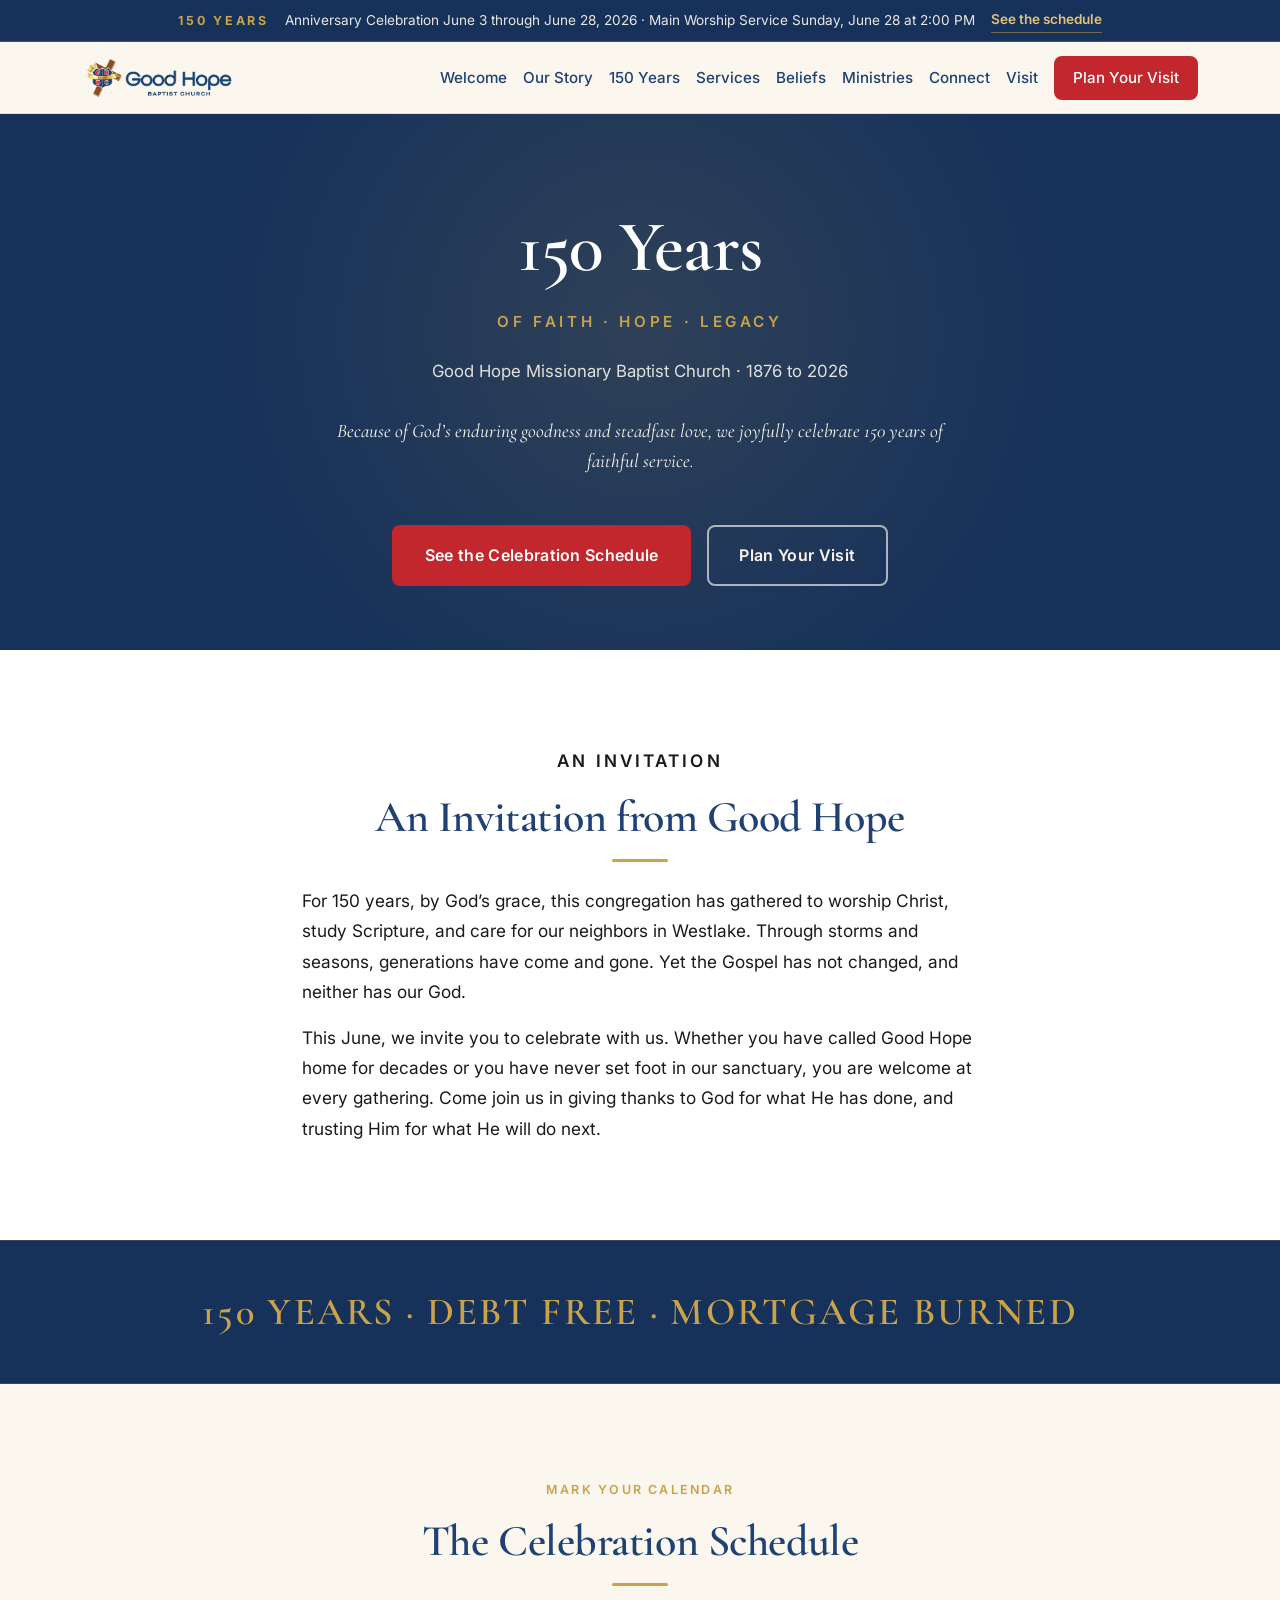
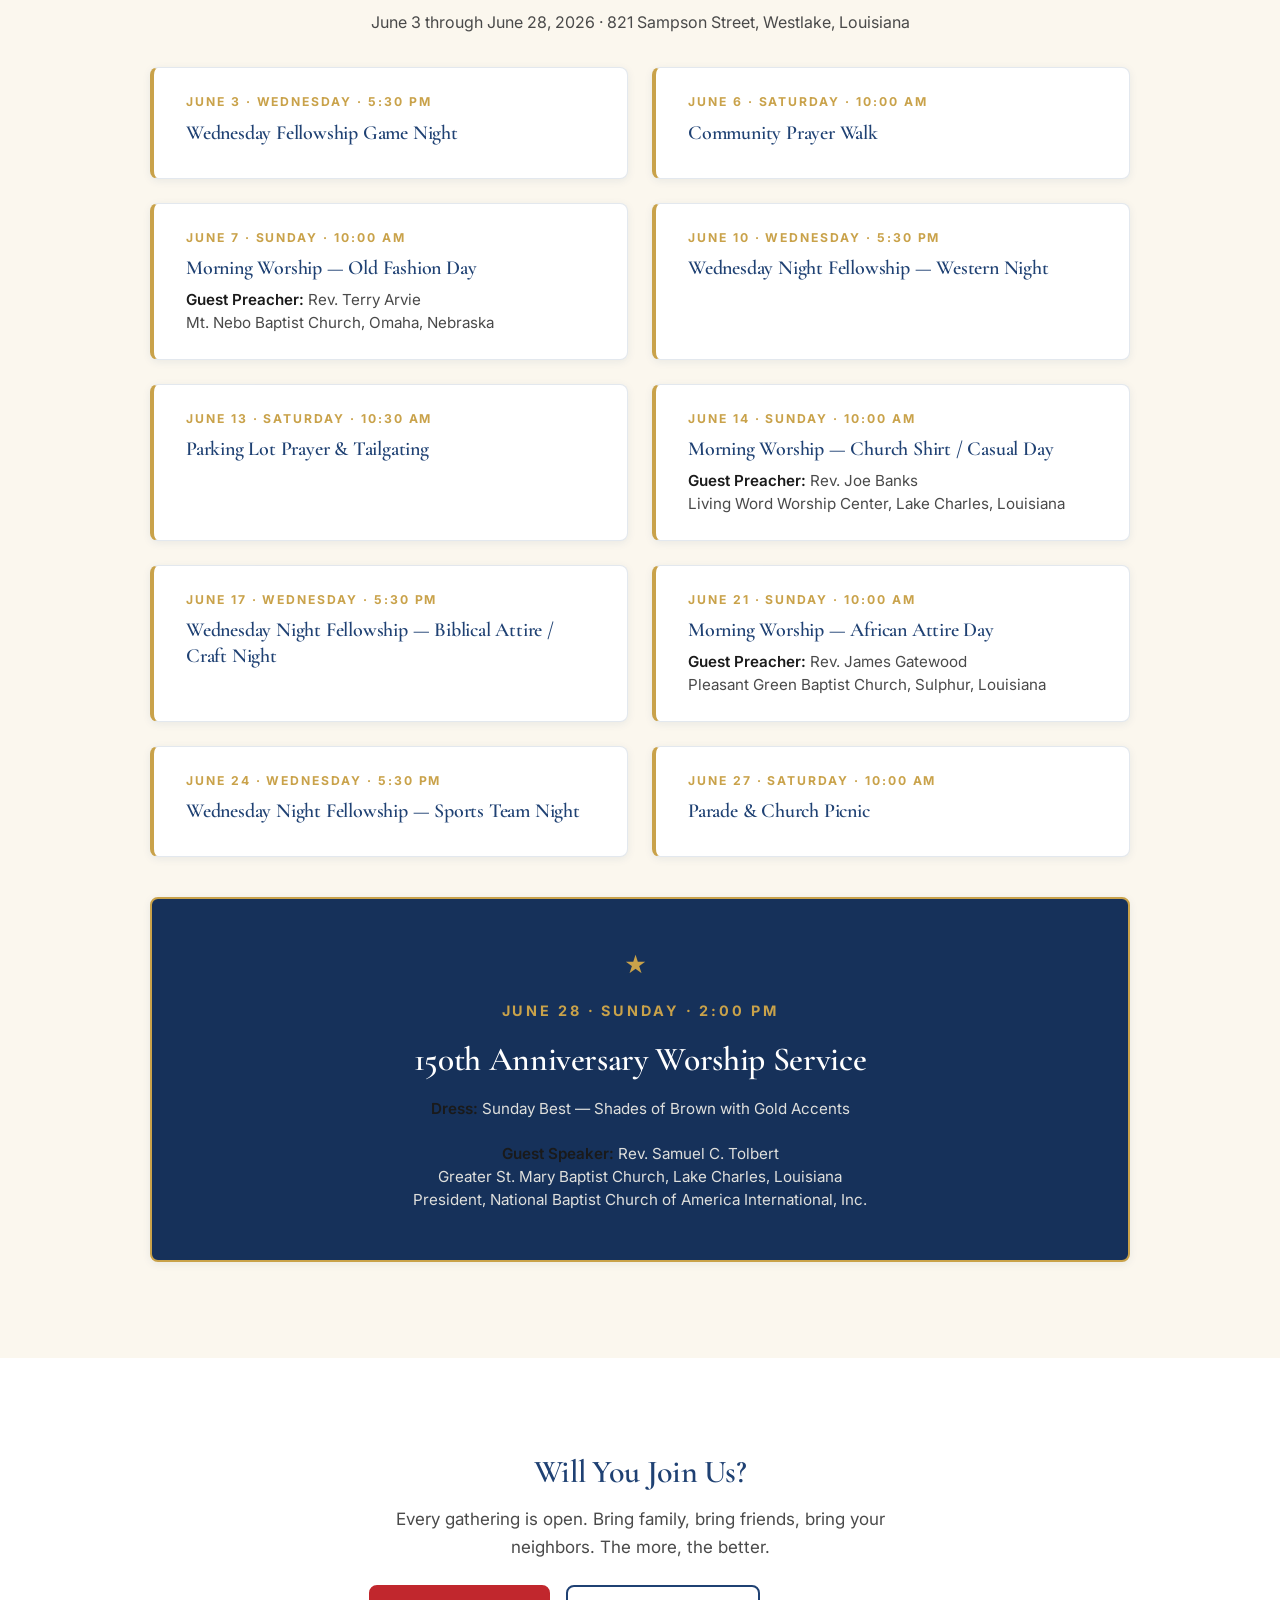
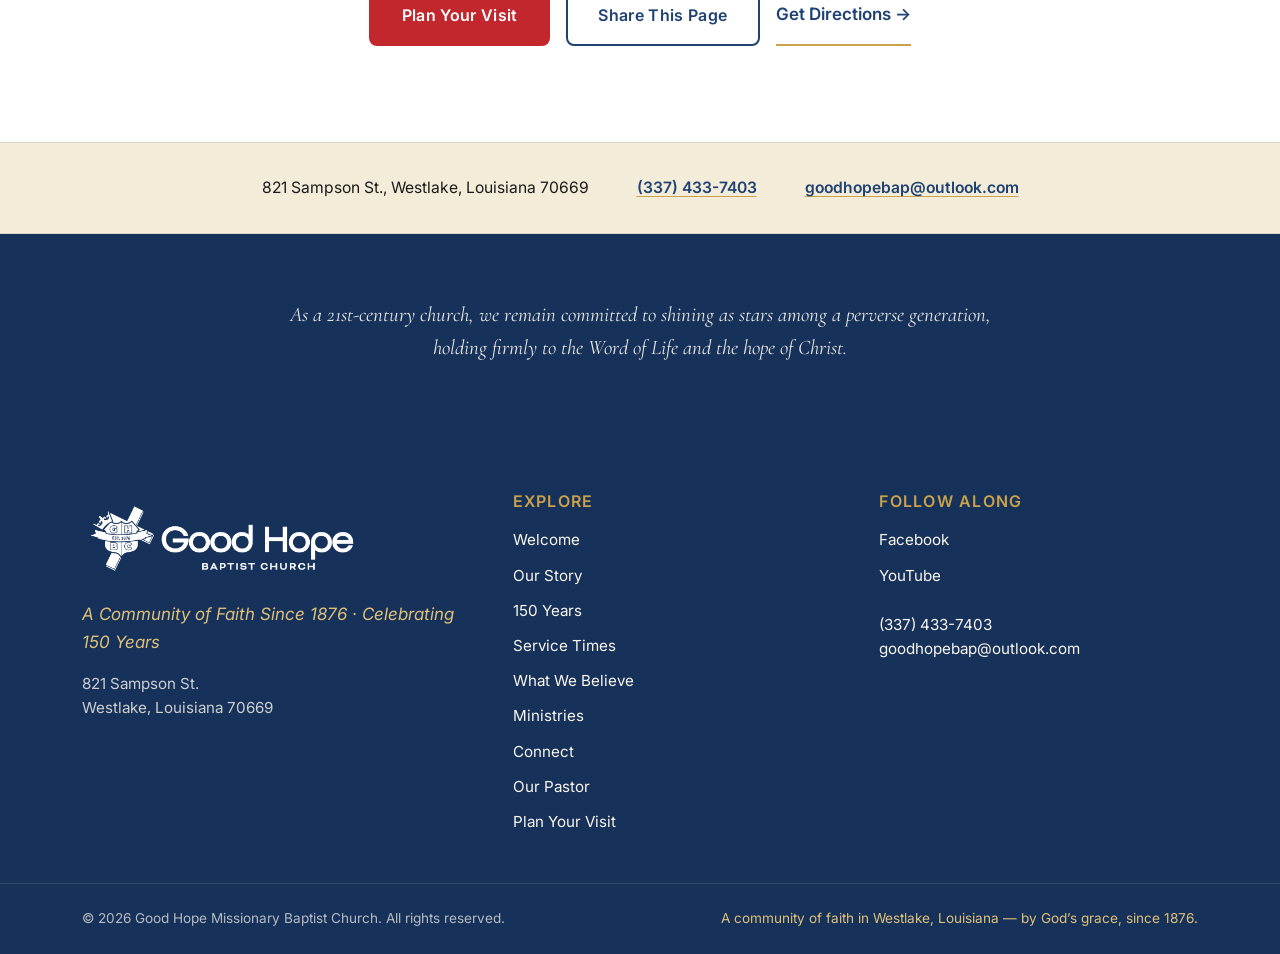
==== 150/index.html @ 405fbeae "v2 update: split-voice copy, /150 and /our-story pages, pill removal, CTAs added - Add /150/index.ht" ====
<!DOCTYPE html>
<html lang="en">
<head>
  <meta charset="UTF-8" />
  <meta name="viewport" content="width=device-width, initial-scale=1.0" />
  <meta name="description" content="Celebrating 150 years of faithful service. Join us June 3-28, 2026 in Westlake, Louisiana for our anniversary celebration." />
  <meta name="theme-color" content="#1F4173" />

  <title>150 Years of God's Faithfulness | Good Hope Missionary Baptist Church</title>

  <link rel="canonical" href="https://ghbcwestlake.netlify.app/150" />

  <!-- Open Graph / Twitter -->
  <!-- TODO (church): generate /og-image-150.png (1200x630) — navy background, gold "150 YEARS", "1876 — 2026" in white, church name + city. Until then we fall back to /og-image.png. -->
  <meta property="og:type" content="website" />
  <meta property="og:locale" content="en_US" />
  <meta property="og:site_name" content="Good Hope Missionary Baptist Church" />
  <meta property="og:title" content="150 Years of God's Faithfulness · Good Hope MBC" />
  <meta property="og:description" content="Join us June 3-28, 2026 in Westlake, Louisiana as we celebrate 150 years of God's faithfulness." />
  <meta property="og:url" content="https://ghbcwestlake.netlify.app/150" />
  <meta property="og:image" content="https://ghbcwestlake.netlify.app/og-image.png" />
  <meta property="og:image:width" content="1200" />
  <meta property="og:image:height" content="630" />
  <meta property="og:image:alt" content="Good Hope Missionary Baptist Church · 150 Years · 1876–2026" />

  <meta name="twitter:card" content="summary_large_image" />
  <meta name="twitter:title" content="150 Years of God's Faithfulness · Good Hope MBC" />
  <meta name="twitter:description" content="Join us June 3-28, 2026 in Westlake, Louisiana as we celebrate 150 years of God's faithfulness." />
  <meta name="twitter:image" content="https://ghbcwestlake.netlify.app/og-image.png" />

  <link rel="icon" type="image/png" href="../Logos/GHPC-secondary-full-color-vertical.png" />
  <link rel="apple-touch-icon" href="../Logos/GHPC-secondary-full-color-vertical.png" />

  <link rel="preconnect" href="https://fonts.googleapis.com" />
  <link rel="preconnect" href="https://fonts.gstatic.com" crossorigin />
  <link href="https://fonts.googleapis.com/css2?family=Cormorant+Garamond:wght@500;600;700&family=Inter:wght@400;500;600;700&display=swap" rel="stylesheet" />

  <link rel="stylesheet" href="../styles.css" />
</head>
<body>

  <!-- Announcement bar -->
  <div class="anniversary-bar" role="region" aria-label="150th anniversary celebration">
    <div class="container anniversary-bar-inner">
      <span class="ab-badge">150 Years</span>
      <span class="ab-text">
        Anniversary Celebration June 3 through June 28, 2026 &middot;
        Main Worship Service Sunday, June 28 at 2:00&nbsp;PM
      </span>
      <a href="#schedule" class="ab-link">See the schedule</a>
    </div>
  </div>

  <!-- Header / nav -->
  <header class="site-header" id="site-header">
    <div class="container header-inner">

      <a href="/" class="logo" aria-label="Good Hope Missionary Baptist Church home">
        <img src="../Logos/GHPC-full-color-horizontal.png" alt="Good Hope Missionary Baptist Church" class="logo-img" />
      </a>

      <button
        class="nav-toggle"
        id="nav-toggle"
        aria-expanded="false"
        aria-controls="primary-nav"
        aria-label="Toggle navigation menu"
      >
        <span class="nav-toggle-bar"></span>
        <span class="nav-toggle-bar"></span>
        <span class="nav-toggle-bar"></span>
      </button>

      <nav class="primary-nav" id="primary-nav" aria-label="Primary">
        <ul>
          <li><a href="/#welcome">Welcome</a></li>
          <li><a href="/our-story/">Our Story</a></li>
          <li><a href="/150/">150 Years</a></li>
          <li><a href="/#services">Services</a></li>
          <li><a href="/#beliefs">Beliefs</a></li>
          <li><a href="/#ministries">Ministries</a></li>
          <li><a href="/#connect">Connect</a></li>
          <li><a href="/#visit">Visit</a></li>
          <li><a href="/#visit" class="nav-cta">Plan Your Visit</a></li>
        </ul>
      </nav>
    </div>
  </header>

  <main>

    <!-- Hero -->
    <section class="page-hero" aria-labelledby="anniv-h1">
      <div class="container page-hero-content">
        <h1 id="anniv-h1" class="page-hero-display">150 Years</h1>
        <p class="page-hero-sub">Of Faith &middot; Hope &middot; Legacy</p>
        <p class="page-hero-context">Good Hope Missionary Baptist Church &middot; 1876 to 2026</p>
        <p class="page-hero-verse">
          Because of God&rsquo;s enduring goodness and steadfast love, we joyfully
          celebrate 150 years of faithful service.
        </p>
        <div class="page-hero-actions">
          <a href="#schedule" class="btn btn-primary btn-lg">See the Celebration Schedule</a>
          <a href="/#visit" class="btn btn-outline-light btn-lg">Plan Your Visit</a>
        </div>
      </div>
    </section>

    <!-- Invitation -->
    <section class="section invitation" aria-labelledby="invitation-h2">
      <div class="container invitation-content">
        <p class="section-eyebrow centered">An Invitation</p>
        <h2 id="invitation-h2" class="section-title centered">An Invitation from Good Hope</h2>
        <p>
          For 150 years, by God&rsquo;s grace, this congregation has gathered to
          worship Christ, study Scripture, and care for our neighbors in Westlake.
          Through storms and seasons, generations have come and gone. Yet the Gospel
          has not changed, and neither has our God.
        </p>
        <p>
          This June, we invite you to celebrate with us. Whether you have called
          Good Hope home for decades or you have never set foot in our sanctuary,
          you are welcome at every gathering. Come join us in giving thanks to God
          for what He has done, and trusting Him for what He will do next.
        </p>
      </div>
    </section>

    <!-- Anniversary banner -->
    <section class="anniv-banner" aria-label="150 years debt free, mortgage burned">
      <div class="container">
        <p class="anniv-banner-text">150 YEARS &middot; DEBT FREE &middot; MORTGAGE BURNED</p>
      </div>
    </section>

    <!-- Full schedule -->
    <section class="section schedule-section" id="schedule" aria-labelledby="schedule-h2">
      <div class="container">
        <p class="section-eyebrow centered">Mark Your Calendar</p>
        <h2 id="schedule-h2" class="section-title centered">The Celebration Schedule</h2>
        <p class="schedule-meta-line">
          June 3 through June 28, 2026 &middot; 821 Sampson Street, Westlake, Louisiana
        </p>

        <div class="schedule-grid">

          <article class="schedule-card">
            <p class="schedule-date">June 3 &middot; Wednesday &middot; 5:30 PM</p>
            <h3 class="schedule-title">Wednesday Fellowship Game Night</h3>
          </article>

          <article class="schedule-card">
            <p class="schedule-date">June 6 &middot; Saturday &middot; 10:00 AM</p>
            <h3 class="schedule-title">Community Prayer Walk</h3>
          </article>

          <article class="schedule-card">
            <p class="schedule-date">June 7 &middot; Sunday &middot; 10:00 AM</p>
            <h3 class="schedule-title">Morning Worship &mdash; Old Fashion Day</h3>
            <p class="schedule-meta">
              <strong>Guest Preacher:</strong> Rev. Terry Arvie<br />
              Mt. Nebo Baptist Church, Omaha, Nebraska
            </p>
          </article>

          <article class="schedule-card">
            <p class="schedule-date">June 10 &middot; Wednesday &middot; 5:30 PM</p>
            <h3 class="schedule-title">Wednesday Night Fellowship &mdash; Western Night</h3>
          </article>

          <article class="schedule-card">
            <p class="schedule-date">June 13 &middot; Saturday &middot; 10:30 AM</p>
            <h3 class="schedule-title">Parking Lot Prayer &amp; Tailgating</h3>
          </article>

          <article class="schedule-card">
            <p class="schedule-date">June 14 &middot; Sunday &middot; 10:00 AM</p>
            <h3 class="schedule-title">Morning Worship &mdash; Church Shirt / Casual Day</h3>
            <p class="schedule-meta">
              <strong>Guest Preacher:</strong> Rev. Joe Banks<br />
              Living Word Worship Center, Lake Charles, Louisiana
            </p>
          </article>

          <article class="schedule-card">
            <p class="schedule-date">June 17 &middot; Wednesday &middot; 5:30 PM</p>
            <h3 class="schedule-title">Wednesday Night Fellowship &mdash; Biblical Attire / Craft Night</h3>
          </article>

          <article class="schedule-card">
            <p class="schedule-date">June 21 &middot; Sunday &middot; 10:00 AM</p>
            <h3 class="schedule-title">Morning Worship &mdash; African Attire Day</h3>
            <p class="schedule-meta">
              <strong>Guest Preacher:</strong> Rev. James Gatewood<br />
              Pleasant Green Baptist Church, Sulphur, Louisiana
            </p>
          </article>

          <article class="schedule-card">
            <p class="schedule-date">June 24 &middot; Wednesday &middot; 5:30 PM</p>
            <h3 class="schedule-title">Wednesday Night Fellowship &mdash; Sports Team Night</h3>
          </article>

          <article class="schedule-card">
            <p class="schedule-date">June 27 &middot; Saturday &middot; 10:00 AM</p>
            <h3 class="schedule-title">Parade &amp; Church Picnic</h3>
          </article>

          <article class="schedule-card schedule-card--featured" aria-labelledby="june28-title">
            <p class="schedule-date">June 28 &middot; Sunday &middot; 2:00 PM</p>
            <h3 id="june28-title" class="schedule-title">150th Anniversary Worship Service</h3>
            <p class="schedule-meta">
              <strong>Dress:</strong> Sunday Best &mdash; Shades of Brown with Gold Accents<br /><br />
              <strong>Guest Speaker:</strong> Rev. Samuel C. Tolbert<br />
              Greater St. Mary Baptist Church, Lake Charles, Louisiana<br />
              President, National Baptist Church of America International, Inc.
            </p>
          </article>

        </div>
      </div>
    </section>

    <!-- Marketing CTA -->
    <section class="section celebrate-cta" aria-labelledby="join-us-h2">
      <div class="container">
        <h2 id="join-us-h2" class="section-cta-heading">Will You Join Us?</h2>
        <p class="section-cta-body">
          Every gathering is open. Bring family, bring friends, bring your neighbors.
          The more, the better.
        </p>
        <div class="celebrate-cta-actions">
          <a href="/#visit" class="btn btn-primary btn-lg">Plan Your Visit</a>
          <a
            href="https://www.facebook.com/sharer/sharer.php?u=https://ghbcwestlake.netlify.app/150"
            target="_blank"
            rel="noopener"
            class="btn btn-outline-navy btn-lg"
          >Share This Page</a>
          <a
            href="https://www.google.com/maps/dir/?api=1&destination=821+Sampson+St,+Westlake,+LA+70669"
            target="_blank"
            rel="noopener"
            class="link-arrow"
          >Get Directions &rarr;</a>
        </div>
      </div>
    </section>

    <!-- Contact band -->
    <section class="contact-band" aria-label="Contact Good Hope">
      <div class="container contact-band-inner">
        <span>821 Sampson St., Westlake, Louisiana 70669</span>
        <a href="tel:+13374337403">(337) 433-7403</a>
        <a href="mailto:goodhopebap@outlook.com?subject=Question%20about%20the%20150th%20Anniversary">goodhopebap@outlook.com</a>
      </div>
    </section>

    <!-- Closing reverent line -->
    <section class="closing-line" aria-label="Closing benediction">
      <div class="container">
        <p>
          As a 21st-century church, we remain committed to shining as stars among a
          perverse generation, holding firmly to the Word of Life and the hope of
          Christ.
        </p>
      </div>
    </section>

  </main>

  <!-- Footer -->
  <footer class="site-footer">
    <div class="container footer-grid">

      <div class="footer-brand">
        <img
          src="../Logos/GHPC-primary-white-horizontal.png"
          alt="Good Hope Missionary Baptist Church"
          class="footer-logo"
        />
        <p class="footer-tag">A Community of Faith Since 1876 &middot; Celebrating 150 Years</p>
        <p class="footer-address">
          821 Sampson St.<br />
          Westlake, Louisiana 70669
        </p>
      </div>

      <nav class="footer-links" aria-label="Footer">
        <h4>Explore</h4>
        <ul>
          <li><a href="/#welcome">Welcome</a></li>
          <li><a href="/our-story/">Our Story</a></li>
          <li><a href="/150/">150 Years</a></li>
          <li><a href="/#services">Service Times</a></li>
          <li><a href="/#beliefs">What We Believe</a></li>
          <li><a href="/#ministries">Ministries</a></li>
          <li><a href="/#connect">Connect</a></li>
          <li><a href="/#pastor">Our Pastor</a></li>
          <li><a href="/#visit">Plan Your Visit</a></li>
        </ul>
      </nav>

      <div class="footer-social">
        <h4>Follow Along</h4>
        <ul class="social-list">
          <li><a href="https://www.facebook.com/GoodHopeBaptistChurch" target="_blank" rel="noopener" aria-label="Good Hope on Facebook">Facebook</a></li>
          <li><a href="https://www.youtube.com/@goodhopebaptistchurch3423" target="_blank" rel="noopener" aria-label="Good Hope on YouTube">YouTube</a></li>
        </ul>
        <p class="footer-contact">
          <a href="tel:+13374337403">(337) 433-7403</a><br />
          <a href="mailto:goodhopebap@outlook.com">goodhopebap@outlook.com</a>
        </p>
      </div>

    </div>

    <div class="footer-bottom">
      <div class="container">
        <p>&copy; <span id="year">2026</span> Good Hope Missionary Baptist Church. All rights reserved.</p>
        <p class="footer-credit">A community of faith in Westlake, Louisiana &mdash; by God&rsquo;s grace, since 1876.</p>
      </div>
    </div>
  </footer>

  <script src="../script.js" defer></script>
</body>
</html>
---- styles.css ----
/* ==========================================================================
   GOOD HOPE BAPTIST CHURCH — STYLES
   Mobile-first. Brand: navy, gold, red, cream.
   Sections in this file mirror the order of sections in index.html.
   ========================================================================== */


/* --------------------------------------------------------------------------
   1. DESIGN TOKENS (CSS custom properties)
   -------------------------------------------------------------------------- */
:root {
  /* Brand palette */
  --navy:       #1F4173;
  --navy-dark:  #16315a;
  --navy-soft:  #2c5390;
  --gold:       #C9A24A;
  --gold-soft:  #e0c179;
  --red:        #C1272D;
  --red-dark:   #9e1f24;
  --cream:      #FBF7EE;
  --cream-deep: #f3ecd9;

  /* Neutrals */
  --ink:       #1a1a1a;
  --ink-soft:  #4a4a4a;
  --line:      rgba(31, 65, 115, 0.12);
  --white:     #ffffff;

  /* Type */
  --font-serif: "Cormorant Garamond", "Iowan Old Style", Georgia, serif;
  --font-sans:  "Inter", -apple-system, BlinkMacSystemFont, "Segoe UI", Roboto, sans-serif;

  /* Spacing scale */
  --space-1: 0.5rem;
  --space-2: 1rem;
  --space-3: 1.5rem;
  --space-4: 2rem;
  --space-5: 3rem;
  --space-6: 4rem;
  --space-7: 6rem;

  /* Layout */
  --container-max: 1180px;
  --header-height: 72px;

  /* Effects */
  --shadow-sm: 0 2px 8px rgba(31, 65, 115, 0.08);
  --shadow-md: 0 8px 24px rgba(31, 65, 115, 0.12);
  --radius-sm: 4px;
  --radius-md: 8px;
  --radius-lg: 12px;

  /* Motion */
  --ease: cubic-bezier(0.4, 0, 0.2, 1);
}


/* --------------------------------------------------------------------------
   2. RESET & BASE
   -------------------------------------------------------------------------- */
*,
*::before,
*::after { box-sizing: border-box; }

html {
  scroll-behavior: smooth;
  scroll-padding-top: var(--header-height);
  -webkit-text-size-adjust: 100%;
}

body {
  margin: 0;
  font-family: var(--font-sans);
  font-size: 17px;
  line-height: 1.6;
  color: var(--ink);
  background-color: var(--cream);
  -webkit-font-smoothing: antialiased;
  -moz-osx-font-smoothing: grayscale;
}

/* Subtle paper-grain texture for cream sections — adds warmth without a heavy image */
.welcome,
.beliefs,
.pastor {
  background-color: var(--cream);
  background-image:
    radial-gradient(at 20% 0%, rgba(201, 162, 74, 0.05) 0%, transparent 40%),
    radial-gradient(at 80% 100%, rgba(31, 65, 115, 0.04) 0%, transparent 40%),
    url("data:image/svg+xml;utf8,<svg xmlns='http://www.w3.org/2000/svg' width='160' height='160' viewBox='0 0 160 160'><filter id='n'><feTurbulence type='fractalNoise' baseFrequency='0.9' numOctaves='2' seed='3'/><feColorMatrix values='0 0 0 0 0.78 0 0 0 0 0.64 0 0 0 0 0.29 0 0 0 0.06 0'/></filter><rect width='100%' height='100%' filter='url(%23n)'/></svg>");
}

img { max-width: 100%; display: block; height: auto; }

a {
  color: var(--navy);
  text-decoration-color: var(--gold);
  text-underline-offset: 3px;
  transition: color 0.2s var(--ease);
}
a:hover { color: var(--red); }

ul, ol { padding: 0; margin: 0; }
li { list-style: none; }

button { font-family: inherit; cursor: pointer; }

:focus-visible {
  outline: 3px solid var(--gold);
  outline-offset: 2px;
  border-radius: 2px;
}

@media (prefers-reduced-motion: reduce) {
  html { scroll-behavior: auto; }
  *, *::before, *::after { transition: none !important; animation: none !important; }
}


/* --------------------------------------------------------------------------
   3. TYPOGRAPHY
   -------------------------------------------------------------------------- */
h1, h2, h3, h4 {
  font-family: var(--font-serif);
  color: var(--navy);
  margin: 0 0 var(--space-2);
  line-height: 1.15;
  font-weight: 600;
  letter-spacing: -0.01em;
}

h1 { font-size: clamp(2.25rem, 6vw, 4rem); }
h2 { font-size: clamp(1.75rem, 4vw, 2.75rem); }
h3 { font-size: clamp(1.25rem, 2.5vw, 1.5rem); }
h4 { font-size: 1rem; font-family: var(--font-sans); text-transform: uppercase; letter-spacing: 0.08em; color: var(--gold); }

p { margin: 0 0 var(--space-2); }
p:last-child { margin-bottom: 0; }

.lede {
  font-size: 1.15rem;
  color: var(--ink);
}

.section-eyebrow {
  font-family: var(--font-sans);
  font-size: 0.78rem;
  font-weight: 600;
  letter-spacing: 0.18em;
  text-transform: uppercase;
  color: var(--gold);
  margin: 0 0 var(--space-2);
}
.section-eyebrow.centered { text-align: center; }

.section-title {
  font-family: var(--font-serif);
  margin-bottom: var(--space-3);
}
.section-title.centered { text-align: center; }

/* Decorative gold underline beneath centered titles */
.section-title.centered::after {
  content: "";
  display: block;
  width: 56px;
  height: 3px;
  background: var(--gold);
  margin: var(--space-2) auto 0;
  border-radius: 2px;
}

.section-intro {
  max-width: 620px;
  margin: 0 auto var(--space-5);
  color: var(--ink-soft);
  font-size: 1.05rem;
}
.section-intro.centered { text-align: center; }

.link-arrow {
  display: inline-block;
  margin-top: var(--space-2);
  font-weight: 600;
  color: var(--navy);
  text-decoration: none;
  border-bottom: 2px solid var(--gold);
  padding-bottom: 2px;
  transition: color 0.2s var(--ease), border-color 0.2s var(--ease);
}
.link-arrow:hover {
  color: var(--red);
  border-bottom-color: var(--red);
}


/* --------------------------------------------------------------------------
   4. LAYOUT HELPERS
   -------------------------------------------------------------------------- */
.container {
  width: 100%;
  max-width: var(--container-max);
  margin: 0 auto;
  padding: 0 var(--space-3);
}

.section {
  padding: var(--space-6) 0;
}

@media (min-width: 768px) {
  .section { padding: var(--space-7) 0; }
  .container { padding: 0 var(--space-4); }
}


/* --------------------------------------------------------------------------
   5. BUTTONS
   -------------------------------------------------------------------------- */
.btn {
  display: inline-block;
  padding: 0.85rem 1.6rem;
  font-family: var(--font-sans);
  font-size: 0.95rem;
  font-weight: 600;
  letter-spacing: 0.02em;
  text-decoration: none;
  text-align: center;
  border-radius: var(--radius-md);
  border: 2px solid transparent;
  transition: transform 0.15s var(--ease), background-color 0.2s var(--ease), color 0.2s var(--ease), border-color 0.2s var(--ease);
}
.btn:hover { transform: translateY(-1px); }

.btn-primary {
  background: var(--red);
  color: var(--white);
  border-color: var(--red);
}
.btn-primary:hover {
  background: var(--red-dark);
  border-color: var(--red-dark);
  color: var(--white);
}

.btn-ghost {
  background: transparent;
  color: var(--white);
  border-color: rgba(255, 255, 255, 0.7);
}
.btn-ghost:hover {
  background: rgba(255, 255, 255, 0.12);
  color: var(--white);
  border-color: var(--white);
}


/* --------------------------------------------------------------------------
   6. SITE HEADER / NAV
   -------------------------------------------------------------------------- */
.site-header {
  position: sticky;
  top: 0;
  z-index: 100;
  background: var(--cream);
  border-bottom: 1px solid var(--line);
  height: var(--header-height);
  transition: box-shadow 0.2s var(--ease), background 0.2s var(--ease);
}
.site-header.scrolled {
  background: rgba(251, 247, 238, 0.96);
  backdrop-filter: saturate(140%) blur(8px);
  box-shadow: var(--shadow-sm);
}

.header-inner {
  display: flex;
  align-items: center;
  justify-content: space-between;
  height: 100%;
}

/* Logo — uses the GHBC full-color horizontal lockup */
.logo {
  display: inline-flex;
  align-items: center;
  text-decoration: none;
}
.logo-img {
  display: block;
  height: 48px;
  width: auto;
}
@media (min-width: 768px) {
  .logo-img { height: 56px; }
}

/* Screen-reader-only utility (used for the hero h1, since the logo image conveys the name) */
.visually-hidden {
  position: absolute;
  width: 1px;
  height: 1px;
  padding: 0;
  margin: -1px;
  overflow: hidden;
  clip: rect(0, 0, 0, 0);
  white-space: nowrap;
  border: 0;
}

/* Mobile nav toggle (hamburger) */
.nav-toggle {
  display: inline-flex;
  flex-direction: column;
  justify-content: center;
  gap: 5px;
  width: 44px;
  height: 44px;
  padding: 10px;
  background: transparent;
  border: 1px solid var(--line);
  border-radius: var(--radius-sm);
}
.nav-toggle-bar {
  display: block;
  width: 22px;
  height: 2px;
  background: var(--navy);
  border-radius: 2px;
  transition: transform 0.25s var(--ease), opacity 0.25s var(--ease);
}
.nav-toggle[aria-expanded="true"] .nav-toggle-bar:nth-child(1) {
  transform: translateY(7px) rotate(45deg);
}
.nav-toggle[aria-expanded="true"] .nav-toggle-bar:nth-child(2) { opacity: 0; }
.nav-toggle[aria-expanded="true"] .nav-toggle-bar:nth-child(3) {
  transform: translateY(-7px) rotate(-45deg);
}

/* Mobile nav: drawer below header */
.primary-nav {
  position: absolute;
  top: var(--header-height);
  left: 0;
  right: 0;
  background: var(--cream);
  border-bottom: 1px solid var(--line);
  box-shadow: var(--shadow-md);
  max-height: 0;
  overflow: hidden;
  transition: max-height 0.3s var(--ease);
}
.primary-nav.open { max-height: 600px; }
.primary-nav ul {
  display: flex;
  flex-direction: column;
  padding: var(--space-2) var(--space-3);
}
.primary-nav a {
  display: block;
  padding: 0.85rem 0;
  font-weight: 500;
  color: var(--navy);
  text-decoration: none;
  border-bottom: 1px solid var(--line);
}
.primary-nav li:last-child a { border-bottom: none; }

.nav-cta {
  display: inline-block !important;
  margin-top: var(--space-2);
  padding: 0.65rem 1.2rem !important;
  background: var(--red);
  color: var(--white) !important;
  border-radius: var(--radius-md);
  text-align: center;
}
.nav-cta:hover { background: var(--red-dark); }

/* Desktop nav: inline. Breakpoint bumped from 960 -> 1080 so the 9-item
   nav has room to breathe; a tighter intermediate range keeps it readable
   between 1080 and 1240 before relaxing into the default at 1240+. */
@media (min-width: 1080px) {
  .nav-toggle { display: none; }
  .primary-nav {
    position: static;
    background: transparent;
    border: none;
    box-shadow: none;
    max-height: none;
    overflow: visible;
  }
  .primary-nav ul {
    flex-direction: row;
    align-items: center;
    gap: 1rem;
    padding: 0;
  }
  .primary-nav a {
    padding: 0.5rem 0;
    border: none;
    font-size: 0.9rem;
    white-space: nowrap;
    position: relative;
  }
  .primary-nav a:not(.nav-cta)::after {
    content: "";
    position: absolute;
    bottom: 0;
    left: 0;
    width: 0;
    height: 2px;
    background: var(--gold);
    transition: width 0.2s var(--ease);
  }
  .primary-nav a:not(.nav-cta):hover::after { width: 100%; }
  .nav-cta { margin-top: 0; padding: 0.55rem 1.05rem !important; font-size: 0.88rem; }
  .nav-cta:hover { color: var(--white) !important; }
  .nav-cta::after { display: none; }
}
@media (min-width: 1240px) {
  .primary-nav ul { gap: var(--space-2); }
  .primary-nav a { font-size: 0.95rem; }
  .nav-cta { padding: 0.6rem 1.2rem !important; font-size: 0.92rem; }
}


/* --------------------------------------------------------------------------
   7. HERO
   -------------------------------------------------------------------------- */
.hero {
  position: relative;
  /* Fill the screen below the announcement bar + header. The bar's height
     varies with how its text wraps, so this is approximate; the clamp keeps
     it sane on very short and very tall screens. */
  min-height: calc(100vh - var(--header-height));
  min-height: clamp(540px, calc(100svh - var(--header-height) - 2.75rem), 920px);
  display: flex;
  align-items: center;
  color: var(--white);
  /* Background image — replace with church photo when ready */
  background-image: url("https://images.unsplash.com/photo-1438232992991-995b7058bbb3?auto=format&fit=crop&w=1800&q=70");
  background-size: cover;
  background-position: center;
  padding: var(--space-6) 0;
  overflow: hidden;
}

.hero-overlay {
  position: absolute;
  inset: 0;
  background: linear-gradient(
    180deg,
    rgba(22, 49, 90, 0.85) 0%,
    rgba(22, 49, 90, 0.65) 60%,
    rgba(22, 49, 90, 0.85) 100%
  );
}

.hero-content {
  position: relative;
  z-index: 1;
  max-width: 760px;
}

.hero-logo {
  display: block;
  width: 100%;
  max-width: 460px;
  height: auto;
  margin: 0 0 var(--space-4);
  filter: drop-shadow(0 6px 18px rgba(0, 0, 0, 0.25));
}

.hero-eyebrow {
  font-size: 0.8rem;
  font-weight: 600;
  letter-spacing: 0.22em;
  text-transform: uppercase;
  color: var(--gold);
  margin: 0 0 var(--space-2);
}

.hero-tagline {
  font-family: var(--font-serif);
  font-style: italic;
  font-size: clamp(1.2rem, 2.5vw, 1.6rem);
  color: var(--cream);
  margin: 0 0 var(--space-4);
  font-weight: 500;
}

.hero-times {
  display: inline-block;
  margin: 0 0 var(--space-4);
  padding: 0.5rem 1rem;
  font-family: var(--font-sans);
  font-size: 0.95rem;
  color: var(--cream);
  background: rgba(0, 0, 0, 0.18);
  border-left: 3px solid var(--gold);
  border-radius: 0 var(--radius-sm) var(--radius-sm) 0;
}

.hero-actions {
  display: flex;
  flex-wrap: wrap;
  gap: var(--space-2);
}


/* --------------------------------------------------------------------------
   8. WELCOME / ABOUT
   -------------------------------------------------------------------------- */
.welcome { background: var(--cream); }

.welcome-grid {
  display: grid;
  grid-template-columns: 1fr;
  gap: var(--space-5);
  align-items: center;
}

.welcome-figure {
  margin: 0;
  border-radius: var(--radius-lg);
  overflow: hidden;
  box-shadow: var(--shadow-md);
}
.welcome-figure img {
  width: 100%;
  aspect-ratio: 4 / 3;
  object-fit: cover;
}
.welcome-figure figcaption {
  padding: var(--space-2) var(--space-3);
  font-size: 0.85rem;
  color: var(--ink-soft);
  background: var(--white);
  font-style: italic;
  text-align: center;
}

@media (min-width: 880px) {
  .welcome-grid {
    grid-template-columns: 1.1fr 1fr;
    gap: var(--space-6);
  }
}


/* --------------------------------------------------------------------------
   8b. HERITAGE BAND
   -------------------------------------------------------------------------- */
.heritage {
  background: var(--navy-dark);
  color: var(--cream);
  padding: var(--space-7) 0;
  text-align: center;
  position: relative;
  overflow: hidden;
}
/* Soft gold spotlight behind the year */
.heritage::before {
  content: "";
  position: absolute;
  inset: 0;
  background: radial-gradient(circle at 50% 35%, rgba(201, 162, 74, 0.10), transparent 55%);
  pointer-events: none;
}

.heritage-content {
  position: relative;
  max-width: 820px;
}

.heritage-eyebrow {
  font-size: 0.78rem;
  font-weight: 600;
  letter-spacing: 0.22em;
  text-transform: uppercase;
  color: var(--gold);
  margin: 0 0 var(--space-2);
}

.heritage-year {
  display: inline-block;
  font-family: var(--font-serif);
  font-size: clamp(5rem, 14vw, 9rem);
  line-height: 1;
  font-weight: 600;
  color: var(--gold);
  letter-spacing: -0.02em;
  margin: 0;
  position: relative;
}
.heritage-year::after {
  content: "";
  display: block;
  width: 60px;
  height: 2px;
  background: var(--gold);
  opacity: 0.55;
  margin: var(--space-2) auto var(--space-3);
}

.heritage-title {
  font-family: var(--font-serif);
  font-size: clamp(1.55rem, 3.3vw, 2.3rem);
  color: var(--white);
  margin: 0 auto var(--space-3);
  font-weight: 500;
  max-width: 720px;
  line-height: 1.25;
}

.heritage-lede {
  font-size: 1.05rem;
  color: rgba(251, 247, 238, 0.82);
  max-width: 640px;
  margin: 0 auto var(--space-3);
  line-height: 1.7;
}

.heritage-stats {
  display: grid;
  grid-template-columns: 1fr;
  gap: var(--space-4);
  padding-top: var(--space-4);
  border-top: 1px solid rgba(201, 162, 74, 0.25);
}
.heritage-stats li {
  display: flex;
  flex-direction: column;
  align-items: center;
  gap: var(--space-1);
}
.heritage-stat-num {
  font-family: var(--font-serif);
  font-size: clamp(2.4rem, 5vw, 3.2rem);
  font-weight: 600;
  color: var(--gold);
  line-height: 1;
}
.heritage-stat-label {
  font-size: 0.82rem;
  letter-spacing: 0.16em;
  text-transform: uppercase;
  color: var(--cream);
  font-weight: 500;
}

@media (min-width: 768px) {
  .heritage-stats { grid-template-columns: repeat(3, 1fr); }
  .heritage-stats li + li {
    border-left: 1px solid rgba(201, 162, 74, 0.2);
  }
}


/* --------------------------------------------------------------------------
   9. SERVICE TIMES
   -------------------------------------------------------------------------- */
.services { background: var(--white); }

.service-cards {
  display: grid;
  grid-template-columns: 1fr;
  gap: var(--space-3);
  margin-top: var(--space-5);
}

.service-card {
  background: var(--cream);
  border: 1px solid var(--line);
  border-top: 4px solid var(--gold);
  border-radius: var(--radius-md);
  padding: var(--space-4);
  text-align: center;
  transition: transform 0.2s var(--ease), box-shadow 0.2s var(--ease), opacity 0.3s var(--ease);
}
.service-card:hover {
  transform: translateY(-3px);
  box-shadow: var(--shadow-md);
}
.service-day {
  font-size: 0.78rem;
  font-weight: 600;
  letter-spacing: 0.18em;
  text-transform: uppercase;
  color: var(--gold);
  margin: 0 0 var(--space-1);
}
.service-card h3 {
  margin: 0 0 var(--space-2);
  font-size: 1.5rem;
}
.service-time {
  font-family: var(--font-serif);
  font-size: 2rem;
  font-weight: 600;
  color: var(--red);
  margin: 0 0 var(--space-2);
}
.service-detail {
  color: var(--ink-soft);
  font-size: 0.95rem;
  margin: 0;
}

.services-note {
  margin-top: var(--space-5);
  text-align: center;
  color: var(--ink-soft);
  font-size: 0.95rem;
}

@media (min-width: 768px) {
  .service-cards {
    grid-template-columns: repeat(3, 1fr);
    gap: var(--space-3);
  }
}


/* --------------------------------------------------------------------------
   10. WHAT WE BELIEVE
   -------------------------------------------------------------------------- */
.beliefs { background: var(--cream); }

.belief-list {
  display: grid;
  grid-template-columns: 1fr;
  gap: var(--space-4);
  max-width: 920px;
  margin: 0 auto;
  padding: 0;
}

.belief-list li {
  position: relative;
  padding: var(--space-3) var(--space-3) var(--space-3) calc(var(--space-6) + var(--space-1));
  background: var(--white);
  border-radius: var(--radius-md);
  box-shadow: var(--shadow-sm);
  border-left: 3px solid var(--gold);
}
.belief-number {
  position: absolute;
  top: var(--space-3);
  left: var(--space-3);
  font-family: var(--font-serif);
  font-size: 1.6rem;
  font-weight: 700;
  color: var(--gold);
  line-height: 1;
}
.belief-list h3 {
  margin: 0 0 var(--space-1);
  font-size: 1.3rem;
}
.belief-list p {
  color: var(--ink-soft);
  margin: 0;
}

@media (min-width: 768px) {
  .belief-list { grid-template-columns: 1fr 1fr; }
  .belief-list li:first-child { grid-column: 1 / -1; }
}


/* --------------------------------------------------------------------------
   11. MINISTRIES
   -------------------------------------------------------------------------- */
.ministries { background: var(--white); }

.ministry-grid {
  display: grid;
  grid-template-columns: 1fr;
  gap: var(--space-3);
}

.ministry-card {
  padding: var(--space-4);
  background: var(--cream);
  border-radius: var(--radius-md);
  border: 1px solid var(--line);
  transition: transform 0.2s var(--ease), box-shadow 0.2s var(--ease), border-color 0.2s var(--ease), opacity 0.3s var(--ease);
}
.ministry-card:hover {
  transform: translateY(-4px);
  box-shadow: var(--shadow-md);
  border-color: var(--gold);
}
.ministry-icon {
  display: grid;
  place-items: center;
  width: 56px;
  height: 56px;
  background: var(--navy);
  color: var(--gold);
  border-radius: 50%;
  margin-bottom: var(--space-3);
  transition: background 0.2s var(--ease), transform 0.2s var(--ease);
}
.ministry-icon svg {
  width: 26px;
  height: 26px;
  display: block;
}
.ministry-card:hover .ministry-icon {
  background: var(--gold);
  color: var(--navy);
  transform: scale(1.05);
}
.ministry-card h3 {
  margin: 0 0 var(--space-1);
  font-size: 1.35rem;
}
.ministry-card p {
  color: var(--ink-soft);
  margin: 0;
  font-size: 0.95rem;
}

@media (min-width: 640px) {
  .ministry-grid { grid-template-columns: repeat(2, 1fr); gap: var(--space-3); }
}
@media (min-width: 960px) {
  .ministry-grid { grid-template-columns: repeat(3, 1fr); }
}


/* --------------------------------------------------------------------------
   12. MEET THE PASTOR
   -------------------------------------------------------------------------- */
.pastor {
  background: var(--cream);
  position: relative;
}

.pastor-grid {
  display: grid;
  grid-template-columns: 1fr;
  gap: var(--space-4);
  align-items: center;
}

.pastor-figure {
  margin: 0;
  border-radius: var(--radius-lg);
  overflow: hidden;
  box-shadow: 0 20px 50px -20px rgba(31, 65, 115, 0.35);
  max-width: 460px;
  justify-self: center;
}
.pastor-figure img {
  width: 100%;
  aspect-ratio: 4 / 5;
  object-fit: cover;
}

.pastor-role {
  font-family: var(--font-sans);
  color: var(--gold);
  font-weight: 600;
  letter-spacing: 0.06em;
  font-size: 0.95rem;
  margin-bottom: var(--space-3);
  text-transform: uppercase;
}

@media (min-width: 880px) {
  .pastor-grid {
    grid-template-columns: 1fr 1.3fr;
    gap: var(--space-6);
  }
}


/* --------------------------------------------------------------------------
   13. VISIT US
   -------------------------------------------------------------------------- */
.visit { background: var(--white); }

.visit-grid {
  display: grid;
  grid-template-columns: 1fr;
  gap: var(--space-4);
  margin-top: var(--space-5);
}

.visit-info h3 {
  font-family: var(--font-sans);
  font-size: 0.85rem;
  font-weight: 700;
  letter-spacing: 0.14em;
  text-transform: uppercase;
  color: var(--gold);
  margin: var(--space-3) 0 var(--space-1);
}
.visit-info h3:first-child { margin-top: 0; }

.visit-info address {
  font-style: normal;
}
.visit-info p { color: var(--ink); }
.visit-info a { font-weight: 500; }

.visit-cta { margin-top: var(--space-4); }

.visit-map {
  border-radius: var(--radius-lg);
  overflow: hidden;
  box-shadow: var(--shadow-md);
  border: 4px solid var(--white);
  outline: 1px solid var(--line);
  min-height: 320px;
}
.visit-map iframe {
  display: block;
  width: 100%;
  height: 100%;
  min-height: 320px;
  border: 0;
}

@media (min-width: 768px) {
  .visit-grid {
    grid-template-columns: 1fr 1.3fr;
    gap: var(--space-5);
  }
  .visit-map { min-height: 440px; }
  .visit-map iframe { min-height: 440px; }
}


/* --------------------------------------------------------------------------
   14. FOOTER
   -------------------------------------------------------------------------- */
.site-footer {
  background: var(--navy-dark);
  color: var(--cream);
  padding-top: var(--space-6);
}

.footer-grid {
  display: grid;
  grid-template-columns: 1fr;
  gap: var(--space-4);
  padding-bottom: var(--space-5);
}

.site-footer h4 {
  color: var(--gold);
  margin: 0 0 var(--space-2);
}

.footer-logo {
  display: block;
  width: 100%;
  max-width: 280px;
  height: auto;
  margin: 0 0 var(--space-2);
}
.footer-tag {
  color: var(--gold-soft);
  font-style: italic;
  margin-bottom: var(--space-2);
}
.footer-address {
  color: rgba(251, 247, 238, 0.8);
  font-size: 0.95rem;
}

.footer-links ul,
.social-list {
  display: flex;
  flex-direction: column;
  gap: var(--space-1);
}
.footer-links a,
.social-list a,
.footer-contact a {
  color: var(--cream);
  text-decoration: none;
  font-size: 0.95rem;
  transition: color 0.2s var(--ease);
}
.footer-links a:hover,
.social-list a:hover,
.footer-contact a:hover {
  color: var(--gold);
}

.footer-contact {
  margin-top: var(--space-3);
  font-size: 0.95rem;
  color: rgba(251, 247, 238, 0.85);
}

.footer-bottom {
  border-top: 1px solid rgba(251, 247, 238, 0.1);
  padding: var(--space-3) 0;
  font-size: 0.85rem;
  color: rgba(251, 247, 238, 0.7);
}
.footer-bottom .container {
  display: flex;
  flex-direction: column;
  gap: var(--space-1);
  text-align: center;
}
.footer-bottom p { margin: 0; }
.footer-credit { color: var(--gold-soft); }

@media (min-width: 768px) {
  .footer-grid {
    grid-template-columns: 1.2fr 1fr 1fr;
    gap: var(--space-5);
  }
  .footer-bottom .container {
    flex-direction: row;
    justify-content: space-between;
    text-align: left;
  }
}


/* --------------------------------------------------------------------------
   15. 150TH ANNIVERSARY — announcement bar, hero badge, section, brand statement
   -------------------------------------------------------------------------- */

/* Announcement bar above the header */
.anniversary-bar {
  background: var(--navy-dark);
  color: var(--cream);
  font-size: 0.85rem;
  border-bottom: 1px solid rgba(201, 162, 74, 0.3);
}
.anniversary-bar-inner {
  display: flex;
  flex-wrap: wrap;
  align-items: center;
  justify-content: center;
  gap: 0.4rem var(--space-2);
  padding-top: 0.55rem;
  padding-bottom: 0.55rem;
  text-align: center;
}
/* De-pilled: was a rounded gold chip; now clean letter-spaced caps. */
.ab-badge {
  font-family: var(--font-sans);
  font-weight: 700;
  letter-spacing: 0.22em;
  color: var(--gold);
  background: transparent;
  padding: 0;
  border-radius: 0;
  font-size: 0.78rem;
  text-transform: uppercase;
}
.ab-text { color: rgba(251, 247, 238, 0.92); }
.ab-link {
  color: var(--gold-soft);
  font-weight: 600;
  text-decoration: none;
  border-bottom: 1px solid rgba(201, 162, 74, 0.5);
  padding-bottom: 1px;
  white-space: nowrap;
}
.ab-link:hover { color: var(--white); border-bottom-color: var(--white); }

/* Hero anniversary badge */
.hero-badge {
  display: inline-flex;
  align-items: center;
  gap: 0.6rem;
  margin: 0 0 var(--space-3);
  padding: 0.4rem 0.9rem 0.4rem 0.4rem;
  font-family: var(--font-sans);
  font-size: 0.82rem;
  font-weight: 600;
  letter-spacing: 0.04em;
  text-transform: uppercase;
  color: var(--cream);
  background: rgba(201, 162, 74, 0.16);
  border: 1px solid rgba(201, 162, 74, 0.55);
  border-radius: 999px;
}
.hero-badge-mark {
  display: grid;
  place-items: center;
  min-width: 2rem;
  height: 2rem;
  padding: 0 0.3rem;
  background: var(--gold);
  color: var(--navy-dark);
  border-radius: 999px;
  font-family: var(--font-serif);
  font-weight: 700;
  font-size: 0.95rem;
  letter-spacing: 0;
}

/* "Debt Free. Mortgage Burned. 150 Years." brand statement */
.brand-statement {
  font-family: var(--font-serif);
  font-weight: 700;
  font-size: clamp(1.4rem, 3.4vw, 2.1rem);
  letter-spacing: 0.01em;
  color: var(--gold);
  text-align: center;
  margin: var(--space-5) auto var(--space-5);
  line-height: 1.3;
}
.heritage .brand-statement { margin-bottom: var(--space-6); }
.brand-statement--light {
  color: var(--navy);
  margin: var(--space-2) auto 0;
  font-size: clamp(1.2rem, 3vw, 1.7rem);
}

/* Anniversary section + card */
.anniversary { background: var(--cream); }
.anniversary-card {
  max-width: 720px;
  margin: 0 auto;
  background: var(--white);
  border: 1px solid var(--line);
  border-top: 5px solid var(--gold);
  border-radius: var(--radius-lg);
  box-shadow: var(--shadow-md);
  padding: var(--space-5) var(--space-4);
  text-align: center;
}
.anniversary-kicker {
  font-size: 0.78rem;
  font-weight: 600;
  letter-spacing: 0.18em;
  text-transform: uppercase;
  color: var(--gold);
  margin: 0 0 var(--space-1);
}
.anniversary-dates {
  font-family: var(--font-serif);
  font-size: clamp(1.6rem, 4vw, 2.4rem);
  font-weight: 600;
  color: var(--navy);
  margin: 0 0 var(--space-2);
  line-height: 1.2;
}
.anniversary-detail {
  color: var(--ink-soft);
  max-width: 480px;
  margin: 0 auto var(--space-4);
}
.anniversary-main {
  display: inline-flex;
  flex-direction: column;
  gap: 0.2rem;
  padding: var(--space-2) var(--space-4);
  margin-bottom: var(--space-4);
  background: var(--navy-dark);
  color: var(--cream);
  border-radius: var(--radius-md);
}
.anniversary-main-label {
  font-size: 0.72rem;
  font-weight: 600;
  letter-spacing: 0.18em;
  text-transform: uppercase;
  color: var(--gold-soft);
}
.anniversary-main-when {
  font-family: var(--font-serif);
  font-size: 1.3rem;
  font-weight: 600;
}


/* --------------------------------------------------------------------------
   16. SERVICE CARD — anniversary accent variant
   -------------------------------------------------------------------------- */
.service-card--accent {
  background: var(--navy-dark);
  border-color: var(--navy-dark);
  border-top-color: var(--gold);
}
.service-card--accent h3,
.service-card--accent .service-time { color: var(--cream); }
.service-card--accent .service-day { color: var(--gold-soft); }
.service-card--accent .service-detail { color: rgba(251, 247, 238, 0.78); }
.service-card--accent .service-time { color: var(--gold); }


/* --------------------------------------------------------------------------
   17. SHEPHERDS — past pastors honor band
   -------------------------------------------------------------------------- */
.shepherds {
  background: var(--navy-dark);
  color: var(--cream);
  text-align: center;
}
.shepherds-content { max-width: 760px; }
.shepherds-title { color: var(--white); }
.shepherds-title.centered::after { background: var(--gold); }
.shepherds-intro { color: rgba(251, 247, 238, 0.82); }

.shepherd-list {
  display: flex;
  flex-wrap: wrap;
  justify-content: center;
  gap: var(--space-1) var(--space-3);
  max-width: 640px;
  margin: 0 auto var(--space-4);
}
.shepherd-list li {
  font-family: var(--font-serif);
  font-size: 1.2rem;
  color: var(--gold-soft);
  position: relative;
  padding-right: var(--space-3);
}
.shepherd-list li::after {
  content: "\00B7";
  position: absolute;
  right: calc(var(--space-3) / -2 - 2px);
  color: rgba(201, 162, 74, 0.5);
}
.shepherd-list li:last-child { padding-right: 0; }
.shepherd-list li:last-child::after { content: none; }

.shepherd-highlight {
  max-width: 600px;
  margin: 0 auto;
  padding-top: var(--space-3);
  border-top: 1px solid rgba(201, 162, 74, 0.25);
  color: rgba(251, 247, 238, 0.9);
  font-size: 1rem;
}


/* --------------------------------------------------------------------------
   18. INTERACTIONS — active nav link, reveal-on-scroll, back-to-top
   -------------------------------------------------------------------------- */

/* Active section in the nav (set by script.js scroll-spy) */
.primary-nav a[aria-current="true"]:not(.nav-cta) {
  color: var(--navy);
  font-weight: 600;
}
@media (min-width: 1080px) {
  .primary-nav a[aria-current="true"]:not(.nav-cta)::after { width: 100%; }
}

/* Reveal-on-scroll — the .reveal class is only added by script.js, and only
   when the visitor hasn't asked for reduced motion, so this stays inert
   otherwise (no JS / reduced motion = content simply shows). */
@media (prefers-reduced-motion: no-preference) {
  .reveal {
    opacity: 0;
    transform: translateY(24px);
    transition:
      opacity 0.7s var(--ease) var(--reveal-delay, 0ms),
      transform 0.7s var(--ease) var(--reveal-delay, 0ms);
  }
  .reveal.is-visible {
    opacity: 1;
    transform: none;
  }
}

/* Back-to-top button (injected by script.js) */
.to-top {
  position: fixed;
  right: clamp(1rem, 3vw, 2rem);
  bottom: clamp(1rem, 3vw, 2rem);
  z-index: 90;
  display: grid;
  place-items: center;
  width: 46px;
  height: 46px;
  border: 1px solid rgba(201, 162, 74, 0.5);
  border-radius: 50%;
  background: var(--navy-dark);
  color: var(--gold);
  box-shadow: var(--shadow-md);
  opacity: 0;
  transform: translateY(12px) scale(0.92);
  pointer-events: none;
  transition:
    opacity 0.25s var(--ease),
    transform 0.25s var(--ease),
    background 0.2s var(--ease),
    color 0.2s var(--ease);
}
.to-top.is-visible {
  opacity: 1;
  transform: none;
  pointer-events: auto;
}
.to-top:hover {
  background: var(--gold);
  color: var(--navy-dark);
}
.to-top svg {
  width: 20px;
  height: 20px;
  display: block;
}


/* --------------------------------------------------------------------------
   19. HERO — scroll cue + "times tentative" tag
   -------------------------------------------------------------------------- */
.hero-times-flag {
  white-space: nowrap;
  font-style: italic;
  opacity: 0.85;
}

.hero-scroll {
  position: absolute;
  left: 50%;
  bottom: var(--space-3);
  transform: translateX(-50%);
  display: grid;
  place-items: center;
  width: 40px;
  height: 40px;
  color: rgba(251, 247, 238, 0.8);
  border: 1px solid rgba(251, 247, 238, 0.3);
  border-radius: 50%;
  text-decoration: none;
  transition: color 0.2s var(--ease), border-color 0.2s var(--ease), background 0.2s var(--ease);
}
.hero-scroll:hover {
  color: var(--white);
  border-color: var(--white);
  background: rgba(255, 255, 255, 0.1);
}
.hero-scroll svg {
  width: 20px;
  height: 20px;
  animation: hero-bob 1.8s var(--ease) infinite;
}
@keyframes hero-bob {
  0%, 100% { transform: translateY(-2px); }
  50%      { transform: translateY(3px); }
}
/* On very short screens (landscape phones) the hero is content-packed — hide the cue */
@media (max-height: 600px) {
  .hero-scroll { display: none; }
}


/* --------------------------------------------------------------------------
   20. 150TH ANNIVERSARY TIMELINE
   -------------------------------------------------------------------------- */
.timeline {
  position: relative;
  max-width: 700px;
  margin: var(--space-5) auto 0;
  padding-left: 2.25rem;
}
/* The vertical line */
.timeline::before {
  content: "";
  position: absolute;
  left: 7px;
  top: 4px;
  bottom: 4px;
  width: 2px;
  background: linear-gradient(var(--gold), rgba(201, 162, 74, 0.25));
}
.timeline-item {
  position: relative;
  padding-bottom: var(--space-4);
}
.timeline-item:last-child { padding-bottom: 0; }
/* The dot on the line */
.timeline-item::before {
  content: "";
  position: absolute;
  left: -2.25rem;
  top: 4px;
  width: 16px;
  height: 16px;
  border-radius: 50%;
  background: var(--cream);
  border: 3px solid var(--gold);
}
.timeline-date {
  display: inline-block;
  font-size: 0.78rem;
  font-weight: 600;
  letter-spacing: 0.12em;
  text-transform: uppercase;
  color: var(--gold);
  margin-bottom: 0.2rem;
}
.timeline-title {
  font-size: 1.3rem;
  margin: 0 0 0.3rem;
}
.timeline-detail {
  color: var(--ink-soft);
  font-size: 0.97rem;
  margin: 0;
}
/* The main June 28 service — make it pop */
.timeline-item--highlight::before {
  background: var(--gold);
  box-shadow: 0 0 0 5px rgba(201, 162, 74, 0.22);
}
.timeline-item--highlight .timeline-date {
  background: var(--gold);
  color: var(--navy-dark);
  padding: 0.15rem 0.6rem;
  border-radius: 999px;
}
.timeline-item--highlight .timeline-title {
  font-size: 1.55rem;
}


/* --------------------------------------------------------------------------
   21. SERVICE CARD — "tentative" flag + ministries CTA
   -------------------------------------------------------------------------- */
.service-flag {
  display: inline-block;
  margin: 0 0 var(--space-2);
  padding: 0.12rem 0.6rem;
  font-size: 0.68rem;
  font-weight: 600;
  letter-spacing: 0.12em;
  text-transform: uppercase;
  color: var(--ink-soft);
  background: rgba(31, 65, 115, 0.07);
  border: 1px solid var(--line);
  border-radius: 999px;
}

.ministries-cta {
  margin-top: var(--space-5);
  text-align: center;
  color: var(--ink-soft);
  font-size: 1.02rem;
}
.ministries-cta a {
  font-weight: 600;
  white-space: nowrap;
}


/* --------------------------------------------------------------------------
   22. CONNECT — members & regulars hub
   -------------------------------------------------------------------------- */
.connect { background: var(--cream-deep); }

.connect-grid {
  display: grid;
  grid-template-columns: 1fr;
  gap: var(--space-3);
  margin-top: var(--space-5);
}

.connect-card {
  display: flex;
  flex-direction: column;
  padding: var(--space-4);
  background: var(--white);
  border: 1px solid var(--line);
  border-radius: var(--radius-md);
  box-shadow: var(--shadow-sm);
  transition: transform 0.2s var(--ease), box-shadow 0.2s var(--ease), border-color 0.2s var(--ease), opacity 0.3s var(--ease);
}
.connect-card:hover {
  transform: translateY(-4px);
  box-shadow: var(--shadow-md);
  border-color: var(--gold);
}
.connect-icon {
  display: grid;
  place-items: center;
  width: 52px;
  height: 52px;
  border-radius: 14px;             /* squircle — distinct from the round ministry icons */
  background: var(--navy);
  color: var(--gold);
  margin-bottom: var(--space-3);
  transition: background 0.2s var(--ease), color 0.2s var(--ease), transform 0.2s var(--ease);
}
.connect-icon svg { width: 24px; height: 24px; display: block; }
.connect-card:hover .connect-icon {
  background: var(--gold);
  color: var(--navy-dark);
  transform: scale(1.05);
}
.connect-card h3 {
  margin: 0 0 var(--space-1);
  font-size: 1.3rem;
}
.connect-card p {
  color: var(--ink-soft);
  font-size: 0.95rem;
  margin: 0 0 var(--space-3);
}
.connect-action {
  margin-top: auto;                /* pin the link to the bottom so cards line up */
  align-self: flex-start;
  font-weight: 600;
  font-size: 0.95rem;
  color: var(--navy);
  text-decoration: none;
  border-bottom: 2px solid var(--gold);
  padding-bottom: 2px;
  transition: color 0.2s var(--ease), border-color 0.2s var(--ease);
}
.connect-action:hover {
  color: var(--red);
  border-bottom-color: var(--red);
}

/* Accent card — "Prayer Requests" gets the navy treatment */
.connect-card--accent {
  background: var(--navy-dark);
  border-color: var(--navy-dark);
}
.connect-card--accent h3 { color: var(--cream); }
.connect-card--accent p { color: rgba(251, 247, 238, 0.8); }
.connect-card--accent .connect-icon { background: var(--gold); color: var(--navy-dark); }
.connect-card--accent:hover .connect-icon { background: var(--cream); }
.connect-card--accent .connect-action {
  color: var(--gold-soft);
  border-bottom-color: rgba(201, 162, 74, 0.6);
}
.connect-card--accent .connect-action:hover {
  color: var(--white);
  border-bottom-color: var(--white);
}

@media (min-width: 640px) {
  .connect-grid { grid-template-columns: repeat(2, 1fr); }
}
@media (min-width: 960px) {
  .connect-grid { grid-template-columns: repeat(3, 1fr); }
}


/* --------------------------------------------------------------------------
   23. PLAN YOUR VISIT — first-visit FAQ accordion + "Find Us" sub-head
   -------------------------------------------------------------------------- */
.faq {
  max-width: 760px;
  margin: var(--space-2) auto var(--space-6);
  border-top: 1px solid var(--line);
}
.faq-item {
  border-bottom: 1px solid var(--line);
}
.faq-item summary {
  display: flex;
  align-items: center;
  justify-content: space-between;
  gap: var(--space-3);
  padding: var(--space-3) var(--space-1);
  cursor: pointer;
  list-style: none;                       /* hide default disclosure triangle */
  font-family: var(--font-serif);
  font-size: 1.2rem;
  font-weight: 600;
  color: var(--navy);
  transition: color 0.15s var(--ease);
}
.faq-item summary::-webkit-details-marker { display: none; }
.faq-item summary:hover { color: var(--red); }
/* Chevron built from a rotated square */
.faq-item summary::after {
  content: "";
  flex: 0 0 auto;
  width: 10px;
  height: 10px;
  margin-right: 4px;
  border-right: 2px solid var(--gold);
  border-bottom: 2px solid var(--gold);
  transform: translateY(-2px) rotate(45deg);
  transition: transform 0.2s var(--ease);
}
.faq-item[open] summary::after {
  transform: translateY(2px) rotate(-135deg);
}
.faq-body {
  padding: 0 var(--space-1) var(--space-3);
  color: var(--ink-soft);
  max-width: 64ch;
}
.faq-body p { margin: 0; }
.faq-body a { font-weight: 600; }

.visit-subhead {
  text-align: center;
  font-size: clamp(1.4rem, 3vw, 1.9rem);
  margin: 0 0 var(--space-4);
}


/* --------------------------------------------------------------------------
   24. v2 UPDATE — hero anniversary typography, CTAs, callouts, banners,
       sub-page hero, /150 schedule, /our-story timeline. All additive.
   -------------------------------------------------------------------------- */

/* ---- Hero anniversary typography (replaces the old .hero-badge pill) ----- */
.hero-anniv {
  margin: 0 0 var(--space-3);
  display: flex;
  flex-direction: column;
  gap: 0.35rem;
}
.hero-anniv-label {
  font-family: var(--font-sans);
  font-size: 0.8rem;
  font-weight: 600;
  letter-spacing: 0.32em;
  text-transform: uppercase;
  color: var(--gold);
  margin: 0;
}
.hero-anniv-years {
  font-family: var(--font-serif);
  font-size: clamp(2.1rem, 5.5vw, 3.2rem);
  font-weight: 600;
  color: var(--white);
  letter-spacing: 0.02em;
  line-height: 1.05;
  margin: 0;
}

/* ---- Buttons: extensions only ------------------------------------------- */
.btn-lg {
  padding: 1rem 1.9rem;
  font-size: 1rem;
  min-height: 48px;
}
.btn-outline-navy {
  background: transparent;
  color: var(--navy);
  border-color: var(--navy);
}
.btn-outline-navy:hover {
  background: var(--navy);
  color: var(--white);
  border-color: var(--navy);
}
.btn-outline-light {
  background: transparent;
  color: var(--cream);
  border-color: rgba(251, 247, 238, 0.65);
}
.btn-outline-light:hover {
  background: rgba(255, 255, 255, 0.12);
  color: var(--white);
  border-color: var(--white);
}
/* Touch target floor on phones */
@media (max-width: 640px) {
  .btn { min-height: 44px; display: inline-flex; align-items: center; justify-content: center; }
}

/* ---- Generic section-level CTA row -------------------------------------- */
.section-cta {
  margin-top: var(--space-5);
  text-align: center;
}
.section-cta-row {
  display: flex;
  flex-wrap: wrap;
  gap: var(--space-2);
  justify-content: center;
  margin-top: var(--space-3);
}
.section-cta-heading {
  font-family: var(--font-serif);
  font-size: clamp(1.4rem, 3vw, 2rem);
  color: var(--navy);
  margin: 0 0 var(--space-2);
}
.section-cta-body {
  max-width: 560px;
  margin: 0 auto var(--space-3);
  color: var(--ink-soft);
}

/* Heritage band CTA — keep the dark band, use light outline buttons */
.heritage-cta {
  margin-top: var(--space-5);
}

/* ---- Services notice callout -------------------------------------------- */
.services-notice {
  max-width: 720px;
  margin: var(--space-4) auto var(--space-3);
  padding: var(--space-3) var(--space-4);
  background: rgba(31, 65, 115, 0.05);
  border-left: 3px solid var(--navy);
  border-radius: 0 var(--radius-md) var(--radius-md) 0;
  color: var(--ink-soft);
  font-size: 0.95rem;
  text-align: left;
}
.services-notice a { font-weight: 600; }

/* ---- Plan-Your-Visit CTA card (end of FAQ) ------------------------------ */
.visit-cta-card {
  max-width: 560px;
  margin: var(--space-5) auto;
  padding: var(--space-5) var(--space-4);
  background: var(--cream);
  border: 1px solid rgba(201, 162, 74, 0.5);
  border-top: 4px solid var(--gold);
  border-radius: var(--radius-lg);
  text-align: center;
  box-shadow: var(--shadow-sm);
}
.visit-cta-card h3 {
  margin: 0 0 var(--space-1);
  font-size: clamp(1.3rem, 2.4vw, 1.55rem);
}
.visit-cta-card p {
  color: var(--ink-soft);
  margin: 0 0 var(--space-3);
}
.visit-cta-phone {
  display: block;
  margin-top: var(--space-2);
  font-size: 0.95rem;
  color: var(--ink-soft);
}
.visit-cta-phone a { font-weight: 600; }

/* ---- Beliefs footnote --------------------------------------------------- */
.beliefs-footnote {
  max-width: 720px;
  margin: var(--space-4) auto 0;
  font-style: italic;
  font-size: 0.92rem;
  color: var(--ink-soft);
  text-align: center;
}

/* ---- Sub-page hero (/150, /our-story) ----------------------------------- */
.page-hero {
  background: var(--navy-dark);
  color: var(--white);
  padding: var(--space-7) 0 var(--space-6);
  text-align: center;
  position: relative;
  overflow: hidden;
}
.page-hero::before {
  content: "";
  position: absolute;
  inset: 0;
  background: radial-gradient(circle at 50% 40%, rgba(201, 162, 74, 0.14), transparent 60%);
  pointer-events: none;
}
.page-hero .container { position: relative; }
.page-hero-eyebrow {
  font-family: var(--font-sans);
  font-size: 0.8rem;
  font-weight: 600;
  letter-spacing: 0.28em;
  text-transform: uppercase;
  color: var(--gold);
  margin: 0 0 var(--space-3);
}
.page-hero h1 {
  color: var(--white);
  font-family: var(--font-serif);
  font-size: clamp(2.5rem, 7vw, 4.5rem);
  margin: 0 0 var(--space-3);
  line-height: 1.05;
}
.page-hero-display {
  font-family: var(--font-serif);
  font-size: clamp(3.5rem, 12vw, 7rem);
  font-weight: 600;
  color: var(--white);
  letter-spacing: -0.01em;
  line-height: 1;
  margin: 0 0 var(--space-3);
}
.page-hero-sub {
  font-family: var(--font-sans);
  font-size: 0.95rem;
  font-weight: 600;
  letter-spacing: 0.24em;
  text-transform: uppercase;
  color: var(--gold);
  margin: 0 0 var(--space-3);
}
.page-hero-context {
  color: rgba(251, 247, 238, 0.88);
  font-size: 1.05rem;
  margin: 0 auto var(--space-4);
  max-width: 640px;
}
.page-hero-verse {
  font-family: var(--font-serif);
  font-style: italic;
  font-size: clamp(1.05rem, 2vw, 1.2rem);
  color: var(--cream);
  max-width: 620px;
  margin: 0 auto var(--space-5);
  line-height: 1.55;
}
.page-hero-actions {
  display: flex;
  flex-wrap: wrap;
  gap: var(--space-2);
  justify-content: center;
}

/* ---- Anniversary banner band (full-bleed) ------------------------------- */
.anniv-banner {
  background: var(--navy-dark);
  color: var(--white);
  padding: var(--space-5) 0;
  text-align: center;
  border-top: 1px solid rgba(201, 162, 74, 0.2);
  border-bottom: 1px solid rgba(201, 162, 74, 0.2);
}
.anniv-banner-text {
  font-family: var(--font-serif);
  font-size: clamp(1.4rem, 4vw, 2.4rem);
  font-weight: 600;
  letter-spacing: 0.06em;
  color: var(--gold);
  margin: 0;
  line-height: 1.2;
}

/* ---- /150 invitation prose block ---------------------------------------- */
.invitation {
  background: var(--white);
}
.invitation-content {
  max-width: 740px;
  margin: 0 auto;
}
.invitation-content p {
  font-size: 1.08rem;
  color: var(--ink);
  line-height: 1.75;
}

/* ---- /150 schedule grid + featured card --------------------------------- */
.schedule-section { background: var(--cream); }
.schedule-meta-line {
  max-width: 720px;
  margin: 0 auto var(--space-4);
  text-align: center;
  color: var(--ink-soft);
  font-size: 1rem;
}
.schedule-grid {
  display: grid;
  grid-template-columns: 1fr;
  gap: var(--space-3);
  max-width: 980px;
  margin: var(--space-4) auto 0;
}
@media (min-width: 768px) {
  .schedule-grid { grid-template-columns: 1fr 1fr; }
}
.schedule-card {
  background: var(--white);
  border: 1px solid var(--line);
  border-left: 4px solid var(--gold);
  border-radius: var(--radius-md);
  padding: var(--space-3) var(--space-4);
  box-shadow: var(--shadow-sm);
  transition: transform 0.2s var(--ease), box-shadow 0.2s var(--ease);
}
.schedule-card:hover { transform: translateY(-2px); box-shadow: var(--shadow-md); }
.schedule-date {
  font-family: var(--font-sans);
  font-size: 0.76rem;
  font-weight: 700;
  letter-spacing: 0.16em;
  text-transform: uppercase;
  color: var(--gold);
  margin: 0 0 var(--space-1);
}
.schedule-title {
  font-family: var(--font-serif);
  font-size: 1.25rem;
  font-weight: 600;
  color: var(--navy);
  margin: 0 0 var(--space-1);
  line-height: 1.3;
}
.schedule-meta {
  color: var(--ink-soft);
  font-size: 0.95rem;
  margin: 0;
  line-height: 1.5;
}
.schedule-meta strong { color: var(--ink); font-weight: 600; }

/* Featured June 28 card — full-width, navy, gold accents */
.schedule-card--featured {
  grid-column: 1 / -1;
  background: var(--navy-dark);
  border: 2px solid var(--gold);
  border-left: 2px solid var(--gold);
  text-align: center;
  padding: var(--space-5) var(--space-4);
  margin-top: var(--space-2);
  position: relative;
}
.schedule-card--featured::before {
  content: "★";
  display: block;
  font-size: 1.4rem;
  color: var(--gold);
  margin: 0 0 var(--space-2);
  letter-spacing: 0.4em;
}
.schedule-card--featured .schedule-date {
  color: var(--gold);
  font-size: 0.9rem;
  letter-spacing: 0.2em;
}
.schedule-card--featured .schedule-title {
  color: var(--white);
  font-size: clamp(1.55rem, 3.6vw, 2.1rem);
  margin: var(--space-2) 0 var(--space-2);
}
.schedule-card--featured .schedule-meta {
  color: rgba(251, 247, 238, 0.88);
  max-width: 540px;
  margin: 0 auto;
}

/* ---- /150 final CTA section --------------------------------------------- */
.celebrate-cta {
  background: var(--white);
  text-align: center;
}
.celebrate-cta-actions {
  display: flex;
  flex-wrap: wrap;
  gap: var(--space-2);
  justify-content: center;
  margin-top: var(--space-3);
}

/* ---- Contact band (full-width, simple horizontal) ----------------------- */
.contact-band {
  background: var(--cream-deep);
  padding: var(--space-4) 0;
  border-top: 1px solid var(--line);
  border-bottom: 1px solid var(--line);
}
.contact-band-inner {
  display: flex;
  flex-wrap: wrap;
  gap: var(--space-2) var(--space-5);
  justify-content: center;
  align-items: center;
  text-align: center;
  font-size: 0.98rem;
}
.contact-band-inner a { font-weight: 600; }

/* ---- Closing reverent line (used on /150 and /our-story) ---------------- */
.closing-line {
  background: var(--navy-dark);
  color: var(--cream);
  padding: var(--space-6) 0;
  text-align: center;
}
.closing-line p {
  max-width: 740px;
  margin: 0 auto;
  font-family: var(--font-serif);
  font-style: italic;
  font-size: clamp(1.05rem, 2vw, 1.3rem);
  line-height: 1.6;
  color: rgba(251, 247, 238, 0.92);
}

/* ---- /our-story story timeline ----------------------------------------- */
.story-section { background: var(--cream); }
.story-timeline {
  max-width: 900px;
  margin: var(--space-5) auto 0;
}
.story-entry {
  display: grid;
  grid-template-columns: 1fr;
  gap: var(--space-2);
  padding: var(--space-4) 0;
  border-bottom: 1px solid var(--line);
}
.story-entry:last-child { border-bottom: none; }
.story-year-block { line-height: 1.2; }
.story-year {
  font-family: var(--font-serif);
  font-size: clamp(1.6rem, 3.5vw, 2.1rem);
  font-weight: 700;
  color: var(--gold);
  letter-spacing: 0.02em;
  margin: 0;
  line-height: 1.1;
}
.story-eyebrow {
  display: block;
  font-family: var(--font-sans);
  font-size: 0.72rem;
  font-weight: 600;
  letter-spacing: 0.18em;
  text-transform: uppercase;
  color: var(--navy);
  margin-top: var(--space-1);
}
.story-title {
  font-family: var(--font-serif);
  font-size: 1.35rem;
  font-weight: 600;
  color: var(--navy);
  margin: 0 0 var(--space-2);
  line-height: 1.3;
}
.story-body {
  color: var(--ink);
  margin: 0 0 var(--space-2);
  line-height: 1.7;
}
.story-cta-inline {
  display: inline-block;
  margin-top: var(--space-1);
  font-weight: 600;
  color: var(--navy);
  text-decoration: none;
  border-bottom: 2px solid var(--gold);
  padding-bottom: 2px;
  transition: color 0.2s var(--ease), border-color 0.2s var(--ease);
}
.story-cta-inline:hover { color: var(--red); border-bottom-color: var(--red); }

.story-entry--feature {
  background: var(--white);
  border: 1px solid rgba(201, 162, 74, 0.4);
  border-radius: var(--radius-md);
  padding: var(--space-4);
  margin: var(--space-3) 0;
  border-bottom: 1px solid rgba(201, 162, 74, 0.4);
  box-shadow: var(--shadow-sm);
}
.story-entry--feature .story-year { color: var(--navy); }
.story-entry--feature .story-eyebrow { color: var(--gold); }

@media (min-width: 768px) {
  .story-entry {
    grid-template-columns: 200px 1fr;
    gap: var(--space-5);
    align-items: start;
  }
  .story-year-block {
    text-align: right;
    padding-right: var(--space-3);
    border-right: 2px solid rgba(201, 162, 74, 0.4);
  }
  .story-entry--feature {
    grid-template-columns: 200px 1fr;
  }
  .story-entry--feature .story-year-block {
    border-right-color: var(--gold);
  }
}

/* ---- /our-story shepherds list ----------------------------------------- */
.shepherds-page {
  background: var(--cream-deep);
  text-align: center;
}
.shepherds-page .container { max-width: 820px; }
.shepherds-grid {
  display: grid;
  grid-template-columns: repeat(2, 1fr);
  gap: var(--space-2) var(--space-4);
  max-width: 640px;
  margin: var(--space-4) auto;
}
@media (min-width: 640px) {
  .shepherds-grid { grid-template-columns: repeat(3, 1fr); }
}
.shepherds-grid li {
  font-family: var(--font-serif);
  font-size: 1.15rem;
  color: var(--navy);
  padding: 0.4rem 0;
}
.shepherds-grid li.shepherds-grid-highlight {
  grid-column: 1 / -1;
  border-top: 1px solid rgba(201, 162, 74, 0.4);
  margin-top: var(--space-2);
  padding-top: var(--space-3);
  color: var(--navy-dark);
  font-weight: 600;
}
.shepherds-grid-highlight em {
  display: block;
  font-size: 0.9rem;
  color: var(--ink-soft);
  font-style: italic;
  margin-top: 0.2rem;
}
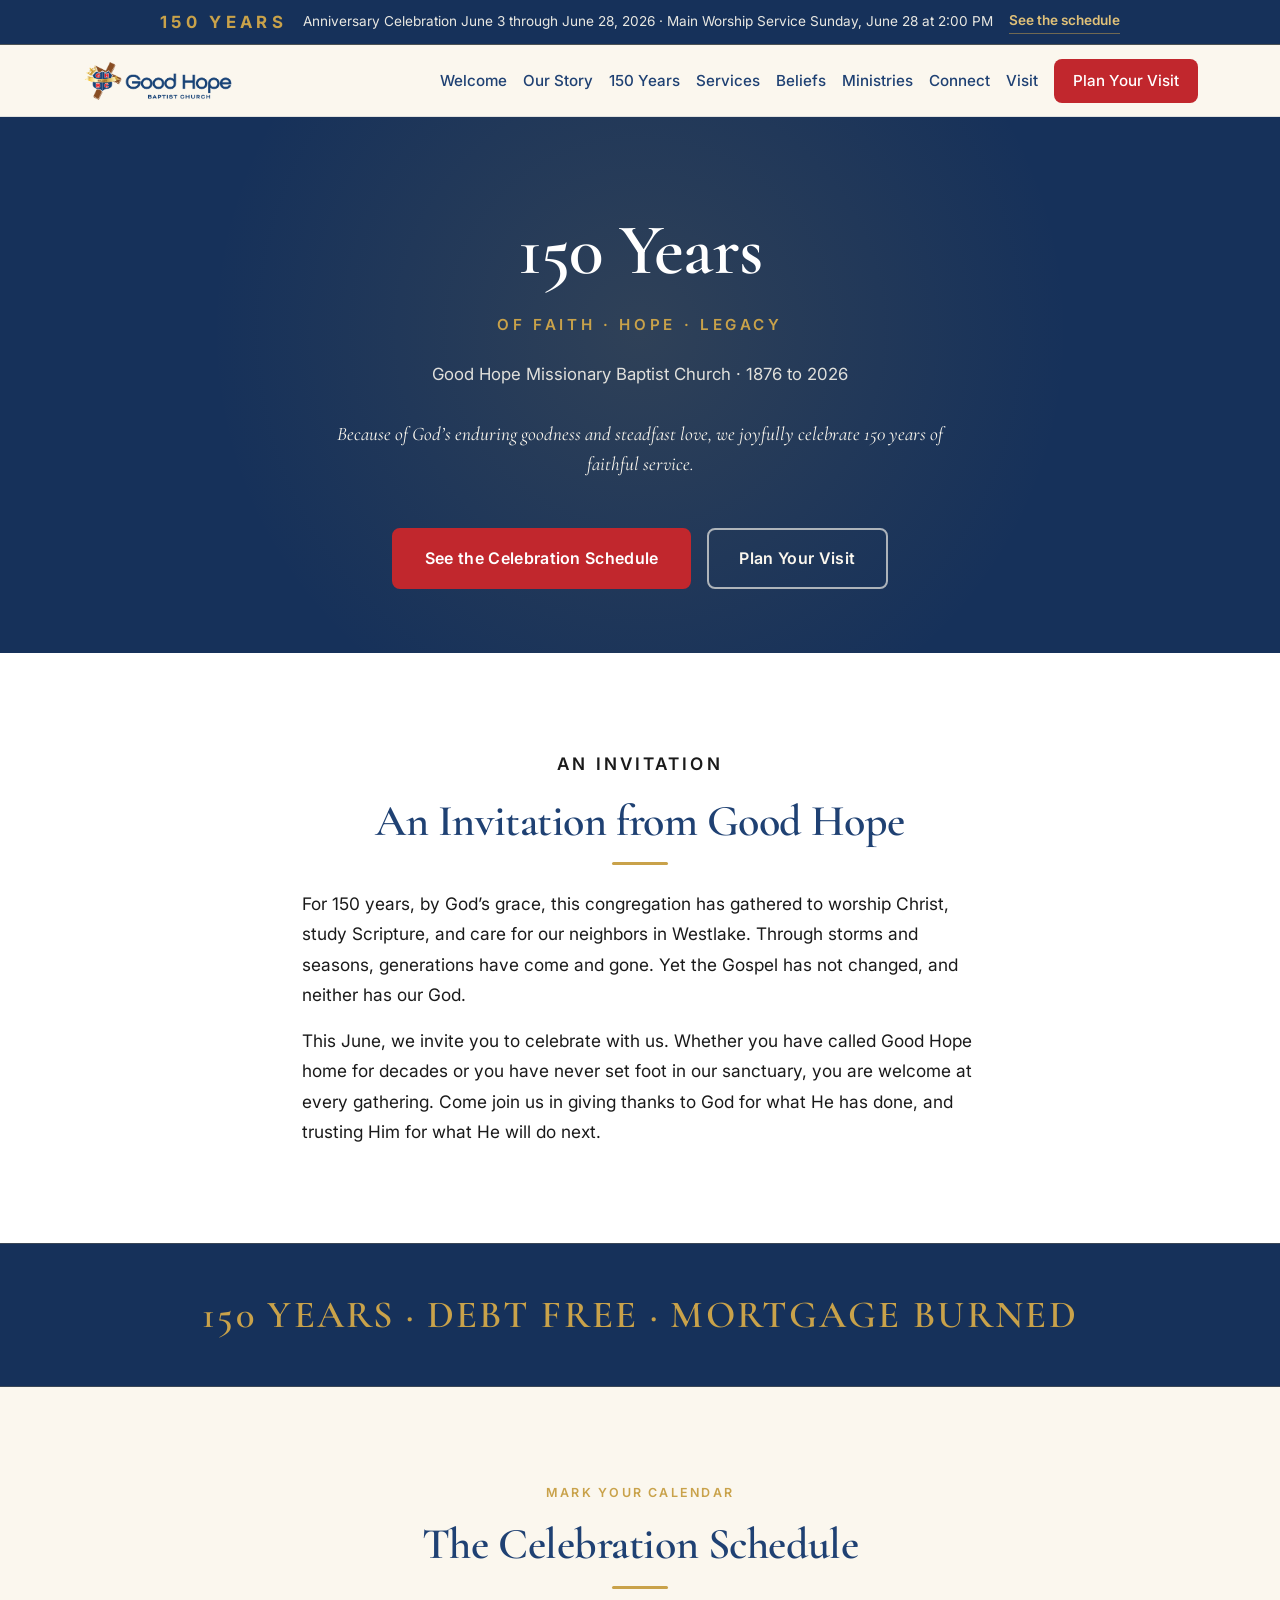
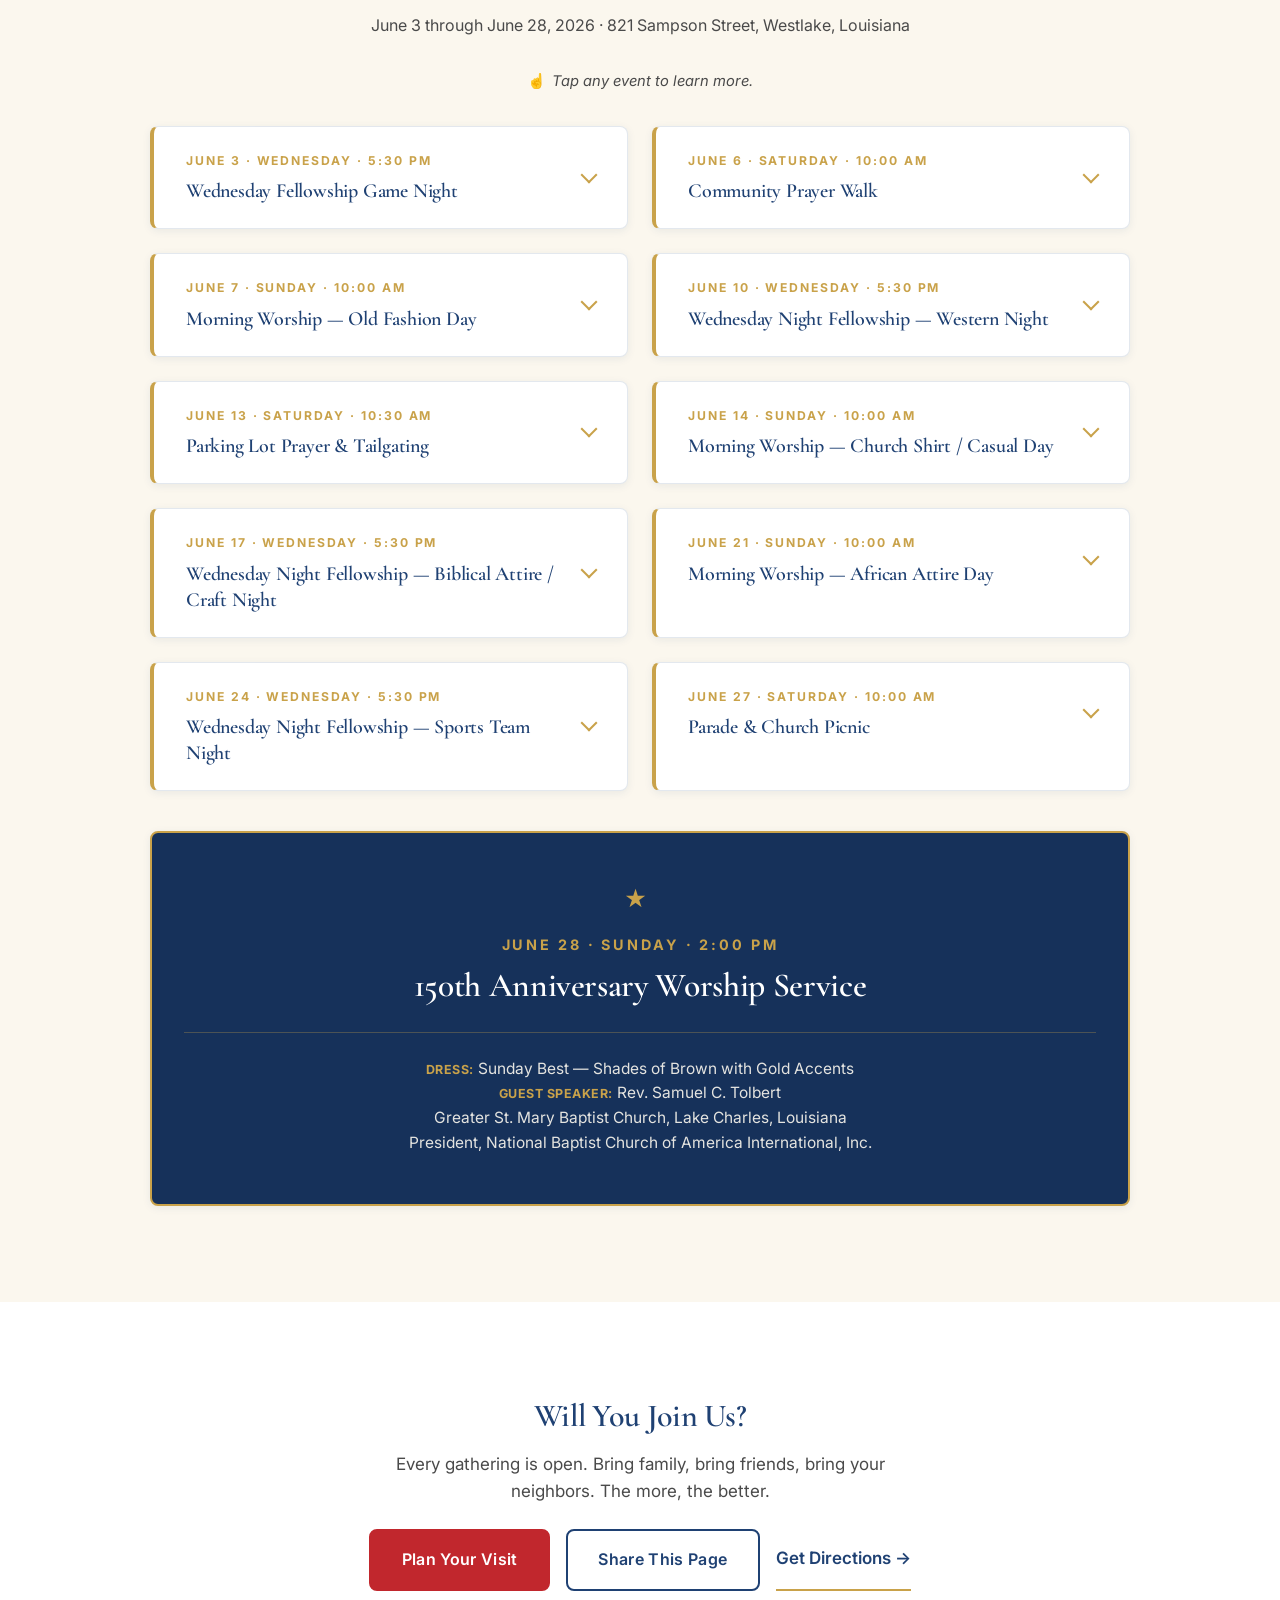
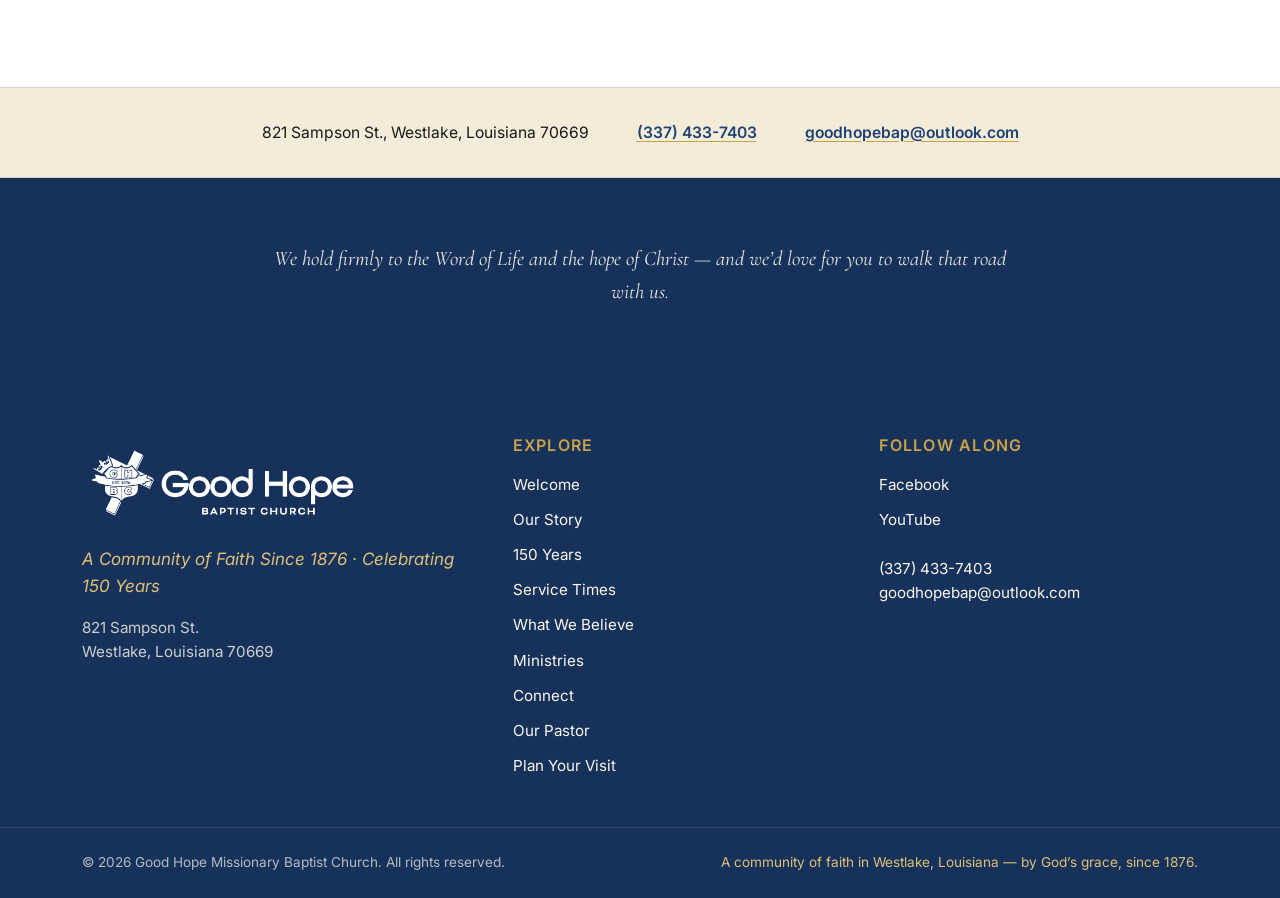
==== commit ebb6e898: "v3 update: visual fixes, schedule accordions, /our-story timeline rail, Plan Your Visit form #1 Fix " ====
--- a/150/index.html
+++ b/150/index.html
@@ -101,7 +101,7 @@
         </p>
         <div class="page-hero-actions">
           <a href="#schedule" class="btn btn-primary btn-lg">See the Celebration Schedule</a>
-          <a href="/#visit" class="btn btn-outline-light btn-lg">Plan Your Visit</a>
+          <a href="/#plan-form" class="btn btn-outline-light btn-lg">Plan Your Visit</a>
         </div>
       </div>
     </section>
@@ -142,80 +142,170 @@
           June 3 through June 28, 2026 &middot; 821 Sampson Street, Westlake, Louisiana
         </p>
 
+        <p class="schedule-hint">Tap any event to learn more.</p>
+
+        <!-- Placeholder one-liner copy (marked TODO) - the pastor and church
+             team can revise after seeing them on the page. -->
         <div class="schedule-grid">
 
-          <article class="schedule-card">
-            <p class="schedule-date">June 3 &middot; Wednesday &middot; 5:30 PM</p>
-            <h3 class="schedule-title">Wednesday Fellowship Game Night</h3>
-          </article>
-
-          <article class="schedule-card">
-            <p class="schedule-date">June 6 &middot; Saturday &middot; 10:00 AM</p>
-            <h3 class="schedule-title">Community Prayer Walk</h3>
-          </article>
-
-          <article class="schedule-card">
-            <p class="schedule-date">June 7 &middot; Sunday &middot; 10:00 AM</p>
-            <h3 class="schedule-title">Morning Worship &mdash; Old Fashion Day</h3>
-            <p class="schedule-meta">
-              <strong>Guest Preacher:</strong> Rev. Terry Arvie<br />
-              Mt. Nebo Baptist Church, Omaha, Nebraska
-            </p>
-          </article>
-
-          <article class="schedule-card">
-            <p class="schedule-date">June 10 &middot; Wednesday &middot; 5:30 PM</p>
-            <h3 class="schedule-title">Wednesday Night Fellowship &mdash; Western Night</h3>
-          </article>
-
-          <article class="schedule-card">
-            <p class="schedule-date">June 13 &middot; Saturday &middot; 10:30 AM</p>
-            <h3 class="schedule-title">Parking Lot Prayer &amp; Tailgating</h3>
-          </article>
-
-          <article class="schedule-card">
-            <p class="schedule-date">June 14 &middot; Sunday &middot; 10:00 AM</p>
-            <h3 class="schedule-title">Morning Worship &mdash; Church Shirt / Casual Day</h3>
-            <p class="schedule-meta">
-              <strong>Guest Preacher:</strong> Rev. Joe Banks<br />
-              Living Word Worship Center, Lake Charles, Louisiana
-            </p>
-          </article>
-
-          <article class="schedule-card">
-            <p class="schedule-date">June 17 &middot; Wednesday &middot; 5:30 PM</p>
-            <h3 class="schedule-title">Wednesday Night Fellowship &mdash; Biblical Attire / Craft Night</h3>
-          </article>
-
-          <article class="schedule-card">
-            <p class="schedule-date">June 21 &middot; Sunday &middot; 10:00 AM</p>
-            <h3 class="schedule-title">Morning Worship &mdash; African Attire Day</h3>
-            <p class="schedule-meta">
-              <strong>Guest Preacher:</strong> Rev. James Gatewood<br />
-              Pleasant Green Baptist Church, Sulphur, Louisiana
-            </p>
-          </article>
-
-          <article class="schedule-card">
-            <p class="schedule-date">June 24 &middot; Wednesday &middot; 5:30 PM</p>
-            <h3 class="schedule-title">Wednesday Night Fellowship &mdash; Sports Team Night</h3>
-          </article>
-
-          <article class="schedule-card">
-            <p class="schedule-date">June 27 &middot; Saturday &middot; 10:00 AM</p>
-            <h3 class="schedule-title">Parade &amp; Church Picnic</h3>
-          </article>
-
-          <article class="schedule-card schedule-card--featured" aria-labelledby="june28-title">
-            <p class="schedule-date">June 28 &middot; Sunday &middot; 2:00 PM</p>
-            <h3 id="june28-title" class="schedule-title">150th Anniversary Worship Service</h3>
-            <p class="schedule-meta">
-              <strong>Dress:</strong> Sunday Best &mdash; Shades of Brown with Gold Accents<br /><br />
-              <strong>Guest Speaker:</strong> Rev. Samuel C. Tolbert<br />
-              Greater St. Mary Baptist Church, Lake Charles, Louisiana<br />
-              President, National Baptist Church of America International, Inc.
-            </p>
-          </article>
+          <details class="schedule-card">
+            <summary>
+              <div>
+                <p class="schedule-date">June 3 &middot; Wednesday &middot; 5:30 PM</p>
+                <h3 class="schedule-title">Wednesday Fellowship Game Night</h3>
+              </div>
+              <span class="schedule-chevron" aria-hidden="true"></span>
+            </summary>
+            <div class="schedule-body">
+              <p>An easy, relaxed evening of fellowship and games to open the celebration. Bring the kids, bring a friend.</p>
+            </div>
+          </details>
+
+          <details class="schedule-card">
+            <summary>
+              <div>
+                <p class="schedule-date">June 6 &middot; Saturday &middot; 10:00 AM</p>
+                <h3 class="schedule-title">Community Prayer Walk</h3>
+              </div>
+              <span class="schedule-chevron" aria-hidden="true"></span>
+            </summary>
+            <div class="schedule-body">
+              <p>We&rsquo;ll gather, walk our neighborhood, and pray over Westlake &mdash; for our families, our schools, and our city. All welcome.</p>
+            </div>
+          </details>
+
+          <details class="schedule-card">
+            <summary>
+              <div>
+                <p class="schedule-date">June 7 &middot; Sunday &middot; 10:00 AM</p>
+                <h3 class="schedule-title">Morning Worship &mdash; Old Fashion Day</h3>
+              </div>
+              <span class="schedule-chevron" aria-hidden="true"></span>
+            </summary>
+            <div class="schedule-body">
+              <p>A throwback Sunday with old-fashioned hymns and the dress to match.</p>
+              <p>
+                <strong>Guest Preacher:</strong> Rev. Terry Arvie<br />
+                Mt. Nebo Baptist Church, Omaha, Nebraska
+              </p>
+            </div>
+          </details>
+
+          <details class="schedule-card">
+            <summary>
+              <div>
+                <p class="schedule-date">June 10 &middot; Wednesday &middot; 5:30 PM</p>
+                <h3 class="schedule-title">Wednesday Night Fellowship &mdash; Western Night</h3>
+              </div>
+              <span class="schedule-chevron" aria-hidden="true"></span>
+            </summary>
+            <div class="schedule-body">
+              <p>Boots, hats, and your Western best for a midweek night of fellowship and food.</p>
+            </div>
+          </details>
+
+          <details class="schedule-card">
+            <summary>
+              <div>
+                <p class="schedule-date">June 13 &middot; Saturday &middot; 10:30 AM</p>
+                <h3 class="schedule-title">Parking Lot Prayer &amp; Tailgating</h3>
+              </div>
+              <span class="schedule-chevron" aria-hidden="true"></span>
+            </summary>
+            <div class="schedule-body">
+              <p>Tailgate-style fellowship in the church parking lot, with prayer for our community. Come early, stay late.</p>
+            </div>
+          </details>
+
+          <details class="schedule-card">
+            <summary>
+              <div>
+                <p class="schedule-date">June 14 &middot; Sunday &middot; 10:00 AM</p>
+                <h3 class="schedule-title">Morning Worship &mdash; Church Shirt / Casual Day</h3>
+              </div>
+              <span class="schedule-chevron" aria-hidden="true"></span>
+            </summary>
+            <div class="schedule-body">
+              <p>Wear your Good Hope shirt or favorite church tee. Come comfortable.</p>
+              <p>
+                <strong>Guest Preacher:</strong> Rev. Joe Banks<br />
+                Living Word Worship Center, Lake Charles, Louisiana
+              </p>
+            </div>
+          </details>
+
+          <details class="schedule-card">
+            <summary>
+              <div>
+                <p class="schedule-date">June 17 &middot; Wednesday &middot; 5:30 PM</p>
+                <h3 class="schedule-title">Wednesday Night Fellowship &mdash; Biblical Attire / Craft Night</h3>
+              </div>
+              <span class="schedule-chevron" aria-hidden="true"></span>
+            </summary>
+            <div class="schedule-body">
+              <p>Dress as a favorite biblical figure (or come as you are) and join us for crafts, conversation, and a midweek lift.</p>
+            </div>
+          </details>
+
+          <details class="schedule-card">
+            <summary>
+              <div>
+                <p class="schedule-date">June 21 &middot; Sunday &middot; 10:00 AM</p>
+                <h3 class="schedule-title">Morning Worship &mdash; African Attire Day</h3>
+              </div>
+              <span class="schedule-chevron" aria-hidden="true"></span>
+            </summary>
+            <div class="schedule-body">
+              <p>We celebrate the beauty of our African heritage in worship.</p>
+              <p>
+                <strong>Guest Preacher:</strong> Rev. James Gatewood<br />
+                Pleasant Green Baptist Church, Sulphur, Louisiana
+              </p>
+            </div>
+          </details>
+
+          <details class="schedule-card">
+            <summary>
+              <div>
+                <p class="schedule-date">June 24 &middot; Wednesday &middot; 5:30 PM</p>
+                <h3 class="schedule-title">Wednesday Night Fellowship &mdash; Sports Team Night</h3>
+              </div>
+              <span class="schedule-chevron" aria-hidden="true"></span>
+            </summary>
+            <div class="schedule-body">
+              <p>Wear your favorite team&rsquo;s gear for an easy Wednesday night of fellowship.</p>
+            </div>
+          </details>
+
+          <details class="schedule-card">
+            <summary>
+              <div>
+                <p class="schedule-date">June 27 &middot; Saturday &middot; 10:00 AM</p>
+                <h3 class="schedule-title">Parade &amp; Church Picnic</h3>
+              </div>
+              <span class="schedule-chevron" aria-hidden="true"></span>
+            </summary>
+            <div class="schedule-body">
+              <p>A community parade through Westlake to start the day, then a family picnic at the church. Bring the whole crew.</p>
+            </div>
+          </details>
+
+          <details class="schedule-card schedule-card--featured" open aria-labelledby="june28-title">
+            <summary>
+              <p class="schedule-date">June 28 &middot; Sunday &middot; 2:00 PM</p>
+              <h3 id="june28-title" class="schedule-title">150th Anniversary Worship Service</h3>
+            </summary>
+            <div class="schedule-body">
+              <p class="schedule-meta">
+                <strong>Dress:</strong> Sunday Best &mdash; Shades of Brown with Gold Accents
+              </p>
+              <p class="schedule-meta">
+                <strong>Guest Speaker:</strong> Rev. Samuel C. Tolbert<br />
+                Greater St. Mary Baptist Church, Lake Charles, Louisiana<br />
+                President, National Baptist Church of America International, Inc.
+              </p>
+            </div>
+          </details>
 
         </div>
       </div>
@@ -230,7 +320,7 @@
           The more, the better.
         </p>
         <div class="celebrate-cta-actions">
-          <a href="/#visit" class="btn btn-primary btn-lg">Plan Your Visit</a>
+          <a href="/#plan-form" class="btn btn-primary btn-lg">Plan Your Visit</a>
           <a
             href="https://www.facebook.com/sharer/sharer.php?u=https://ghbcwestlake.netlify.app/150"
             target="_blank"
@@ -260,9 +350,8 @@
     <section class="closing-line" aria-label="Closing benediction">
       <div class="container">
         <p>
-          As a 21st-century church, we remain committed to shining as stars among a
-          perverse generation, holding firmly to the Word of Life and the hope of
-          Christ.
+          We hold firmly to the Word of Life and the hope of Christ &mdash; and
+          we&rsquo;d love for you to walk that road with us.
         </p>
       </div>
     </section>
--- a/styles.css
+++ b/styles.css
@@ -465,11 +465,24 @@
 
 .hero-logo {
   display: block;
-  width: 100%;
-  max-width: 460px;
+  width: auto;
+  max-width: 240px;
+  max-height: 200px;
   height: auto;
   margin: 0 0 var(--space-4);
   filter: drop-shadow(0 6px 18px rgba(0, 0, 0, 0.25));
+}
+@media (min-width: 768px) {
+  .hero-logo { max-width: 280px; max-height: 240px; }
+}
+/* Center the hero stack on phones; left-align on tablet+ so the desktop
+   composition keeps its weight on the left of the photo. */
+@media (max-width: 640px) {
+  .hero-content { text-align: center; }
+  .hero-logo { margin-left: auto; margin-right: auto; }
+  .hero-anniv { align-items: center; }
+  .hero-actions { justify-content: center; }
+  .hero-times { display: inline-block; }
 }
 
 .hero-eyebrow {
@@ -1053,13 +1066,17 @@
 .ab-badge {
   font-family: var(--font-sans);
   font-weight: 700;
-  letter-spacing: 0.22em;
+  letter-spacing: 0.24em;
   color: var(--gold);
   background: transparent;
   padding: 0;
   border-radius: 0;
-  font-size: 0.78rem;
+  font-size: 0.95rem;
   text-transform: uppercase;
+  white-space: nowrap;
+}
+@media (min-width: 768px) {
+  .ab-badge { font-size: 1.05rem; letter-spacing: 0.26em; }
 }
 .ab-text { color: rgba(251, 247, 238, 0.92); }
 .ab-link {
@@ -1410,19 +1427,28 @@
   font-size: 0.97rem;
   margin: 0;
 }
-/* The main June 28 service — make it pop */
+/* The main June 28 service — make it pop without an oval pill (consistent
+   with the star treatment on the /150 featured card). */
 .timeline-item--highlight::before {
   background: var(--gold);
   box-shadow: 0 0 0 5px rgba(201, 162, 74, 0.22);
 }
 .timeline-item--highlight .timeline-date {
-  background: var(--gold);
-  color: var(--navy-dark);
-  padding: 0.15rem 0.6rem;
-  border-radius: 999px;
+  color: var(--gold);
+  font-weight: 700;
+  letter-spacing: 0.14em;
 }
 .timeline-item--highlight .timeline-title {
   font-size: 1.55rem;
+  color: var(--navy);
+}
+.timeline-item--highlight .timeline-title::before {
+  content: "\2605";
+  display: inline-block;
+  margin-right: 0.45rem;
+  color: var(--gold);
+  font-size: 0.85em;
+  vertical-align: 0.05em;
 }
 
 
@@ -1880,11 +1906,113 @@
   border: 1px solid var(--line);
   border-left: 4px solid var(--gold);
   border-radius: var(--radius-md);
-  padding: var(--space-3) var(--space-4);
+  padding: 0;
   box-shadow: var(--shadow-sm);
   transition: transform 0.2s var(--ease), box-shadow 0.2s var(--ease);
+  overflow: hidden;
 }
 .schedule-card:hover { transform: translateY(-2px); box-shadow: var(--shadow-md); }
+
+/* The clickable head — date + title, plus a chevron affordance on the right. */
+.schedule-card > summary {
+  display: grid;
+  grid-template-columns: 1fr auto;
+  align-items: center;
+  gap: var(--space-3);
+  padding: var(--space-3) var(--space-4);
+  cursor: pointer;
+  list-style: none;
+  user-select: none;
+}
+.schedule-card > summary::-webkit-details-marker { display: none; }
+.schedule-card > summary:hover .schedule-title { color: var(--red); }
+.schedule-card > summary:focus-visible {
+  outline: 3px solid var(--gold);
+  outline-offset: -3px;
+  border-radius: var(--radius-md);
+}
+.schedule-card > summary .schedule-date,
+.schedule-card > summary .schedule-title { margin: 0; }
+.schedule-card > summary .schedule-date { margin-bottom: var(--space-1); }
+.schedule-chevron {
+  flex: 0 0 auto;
+  width: 12px;
+  height: 12px;
+  border-right: 2px solid var(--gold);
+  border-bottom: 2px solid var(--gold);
+  transform: translateY(-3px) rotate(45deg);
+  transition: transform 0.25s var(--ease);
+}
+.schedule-card[open] .schedule-chevron {
+  transform: translateY(2px) rotate(-135deg);
+}
+
+/* Body slides open. interpolate-size makes the height transition work even
+   with `height: auto` content (Baseline 2024 — gracefully snaps on older
+   browsers). */
+@supports (interpolate-size: allow-keywords) {
+  :root { interpolate-size: allow-keywords; }
+  .schedule-body {
+    height: 0;
+    overflow: hidden;
+    transition: height 0.3s var(--ease);
+  }
+  .schedule-card[open] .schedule-body { height: auto; }
+}
+.schedule-body {
+  padding: 0 var(--space-4) var(--space-3);
+}
+.schedule-card[open] .schedule-body {
+  /* When details is open, the inner content shows. The padding-top adds
+     a subtle gold hairline between summary and body. */
+  border-top: 1px solid rgba(201, 162, 74, 0.25);
+  padding-top: var(--space-3);
+  margin-top: 0;
+}
+.schedule-body p {
+  margin: 0;
+  color: var(--ink-soft);
+  font-size: 0.97rem;
+  line-height: 1.6;
+}
+.schedule-body p + p { margin-top: var(--space-2); }
+
+/* Top-of-schedule hint */
+.schedule-hint {
+  text-align: center;
+  font-size: 0.92rem;
+  color: var(--ink-soft);
+  margin: var(--space-2) auto var(--space-4);
+  font-style: italic;
+}
+.schedule-hint::before {
+  content: "\261D";
+  margin-right: 0.4rem;
+  font-style: normal;
+  color: var(--gold);
+}
+
+/* Featured June 28 card overrides — stays always-open and looks like the
+   prior fixed card rather than an interactive accordion. */
+.schedule-card--featured {
+  padding: var(--space-5) var(--space-4);
+}
+.schedule-card--featured > summary {
+  display: block;
+  grid-template-columns: none;
+  cursor: default;
+  padding: 0;
+}
+.schedule-card--featured > summary .schedule-chevron { display: none; }
+.schedule-card--featured[open] .schedule-body {
+  border-top: 1px solid rgba(201, 162, 74, 0.3);
+  margin-top: var(--space-3);
+  padding-top: var(--space-3);
+  padding-left: 0;
+  padding-right: 0;
+  padding-bottom: 0;
+}
+.schedule-card--featured .schedule-body p { color: rgba(251, 247, 238, 0.9); }
 .schedule-date {
   font-family: var(--font-sans);
   font-size: 0.76rem;
@@ -1943,6 +2071,13 @@
   color: rgba(251, 247, 238, 0.88);
   max-width: 540px;
   margin: 0 auto;
+}
+.schedule-card--featured .schedule-meta strong {
+  color: var(--gold);
+  font-weight: 700;
+  letter-spacing: 0.04em;
+  text-transform: uppercase;
+  font-size: 0.78rem;
 }
 
 /* ---- /150 final CTA section --------------------------------------------- */
@@ -2065,21 +2200,56 @@
 .story-entry--feature .story-eyebrow { color: var(--gold); }
 
 @media (min-width: 768px) {
+  /* Continuous gold rail down the desktop timeline + a dot at each entry,
+     replacing the prior per-entry right border. The rail sits between the
+     year column and the content column. */
+  .story-timeline {
+    position: relative;
+  }
+  .story-timeline::before {
+    content: "";
+    position: absolute;
+    left: 213px;            /* aligned with the right edge of the year column */
+    top: var(--space-3);
+    bottom: var(--space-3);
+    width: 2px;
+    background: linear-gradient(180deg,
+      rgba(201, 162, 74, 0.55),
+      var(--gold) 50%,
+      rgba(201, 162, 74, 0.4));
+    border-radius: 2px;
+  }
   .story-entry {
     grid-template-columns: 200px 1fr;
     gap: var(--space-5);
     align-items: start;
+    position: relative;
+  }
+  .story-entry::after {
+    content: "";
+    position: absolute;
+    left: 206px;
+    top: calc(var(--space-4) + 0.5rem);
+    width: 16px;
+    height: 16px;
+    border-radius: 50%;
+    background: var(--cream);
+    border: 3px solid var(--gold);
+    z-index: 1;
+    box-sizing: border-box;
   }
   .story-year-block {
     text-align: right;
-    padding-right: var(--space-3);
-    border-right: 2px solid rgba(201, 162, 74, 0.4);
+    padding-right: var(--space-4);
+    border-right: none;
   }
   .story-entry--feature {
     grid-template-columns: 200px 1fr;
   }
-  .story-entry--feature .story-year-block {
-    border-right-color: var(--gold);
+  .story-entry--feature::after {
+    background: var(--gold);
+    box-shadow: 0 0 0 6px rgba(201, 162, 74, 0.22);
+    left: 206px;
   }
 }
 
@@ -2120,3 +2290,161 @@
   font-style: italic;
   margin-top: 0.2rem;
 }
+
+
+/* --------------------------------------------------------------------------
+   25. PLAN YOUR VISIT FORM (Netlify Forms)
+   -------------------------------------------------------------------------- */
+.plan-form-card {
+  max-width: 720px;
+  margin: var(--space-5) auto var(--space-6);
+  padding: var(--space-5) var(--space-4);
+  background: var(--white);
+  border: 1px solid rgba(201, 162, 74, 0.5);
+  border-top: 4px solid var(--gold);
+  border-radius: var(--radius-lg);
+  box-shadow: var(--shadow-md);
+}
+@media (min-width: 640px) {
+  .plan-form-card { padding: var(--space-5); }
+}
+.plan-form-card h3 {
+  text-align: center;
+  margin: 0 0 var(--space-1);
+  font-size: clamp(1.4rem, 3vw, 1.85rem);
+}
+.plan-form-intro {
+  text-align: center;
+  color: var(--ink-soft);
+  max-width: 480px;
+  margin: 0 auto var(--space-4);
+}
+
+.plan-form {
+  display: grid;
+  gap: var(--space-3);
+}
+.hidden-honeypot { display: none; }
+
+.form-row {
+  display: grid;
+  gap: 0.4rem;
+}
+.form-row label,
+.form-checkboxes legend {
+  font-family: var(--font-sans);
+  font-size: 0.82rem;
+  font-weight: 600;
+  letter-spacing: 0.1em;
+  text-transform: uppercase;
+  color: var(--navy);
+}
+.form-row .form-required { color: var(--red); margin-left: 0.2rem; }
+
+.form-row input[type="text"],
+.form-row input[type="email"],
+.form-row input[type="tel"],
+.form-row textarea {
+  width: 100%;
+  padding: 0.7rem 0.9rem;
+  font-family: var(--font-sans);
+  font-size: 1rem;
+  color: var(--ink);
+  background: var(--cream);
+  border: 1px solid var(--line);
+  border-radius: var(--radius-md);
+  transition: border-color 0.15s var(--ease), background 0.15s var(--ease), box-shadow 0.15s var(--ease);
+}
+.form-row textarea {
+  min-height: 110px;
+  resize: vertical;
+  font-family: var(--font-sans);
+  line-height: 1.5;
+}
+.form-row input:focus,
+.form-row textarea:focus {
+  outline: none;
+  border-color: var(--gold);
+  background: var(--white);
+  box-shadow: 0 0 0 3px rgba(201, 162, 74, 0.25);
+}
+
+.form-checkboxes {
+  border: none;
+  padding: 0;
+  margin: 0;
+}
+.form-checkboxes legend { margin-bottom: var(--space-2); padding: 0; }
+.form-checkbox-grid {
+  display: grid;
+  grid-template-columns: 1fr;
+  gap: var(--space-1) var(--space-3);
+}
+@media (min-width: 540px) {
+  .form-checkbox-grid { grid-template-columns: 1fr 1fr; }
+}
+.form-checkbox {
+  display: flex;
+  align-items: flex-start;
+  gap: 0.6rem;
+  padding: 0.5rem 0.6rem;
+  font-size: 0.97rem;
+  color: var(--ink);
+  border-radius: var(--radius-sm);
+  cursor: pointer;
+  transition: background 0.15s var(--ease);
+}
+.form-checkbox:hover { background: var(--cream); }
+.form-checkbox input[type="checkbox"] {
+  flex: 0 0 auto;
+  width: 18px;
+  height: 18px;
+  margin-top: 0.15rem;
+  accent-color: var(--navy);
+  cursor: pointer;
+}
+
+.form-submit {
+  margin-top: var(--space-2);
+  text-align: center;
+}
+.form-fine-print {
+  text-align: center;
+  font-size: 0.85rem;
+  color: var(--ink-soft);
+  margin-top: var(--space-2);
+}
+
+/* Thanks page */
+.thanks-page {
+  min-height: calc(100vh - var(--header-height));
+  display: grid;
+  place-items: center;
+  background: var(--cream);
+  padding: var(--space-6) 0;
+}
+.thanks-card {
+  max-width: 620px;
+  margin: 0 auto;
+  text-align: center;
+  padding: var(--space-5) var(--space-4);
+}
+.thanks-mark {
+  display: grid;
+  place-items: center;
+  width: 72px;
+  height: 72px;
+  margin: 0 auto var(--space-3);
+  border-radius: 50%;
+  background: var(--gold);
+  color: var(--navy-dark);
+  font-family: var(--font-serif);
+  font-size: 2.2rem;
+  font-weight: 700;
+}
+.thanks-card h1 {
+  font-size: clamp(2rem, 5vw, 3rem);
+  margin: 0 0 var(--space-3);
+}
+.thanks-card p { color: var(--ink-soft); margin: 0 auto var(--space-2); max-width: 480px; }
+.thanks-actions { margin-top: var(--space-4); display: flex; flex-wrap: wrap; gap: var(--space-2); justify-content: center; }
